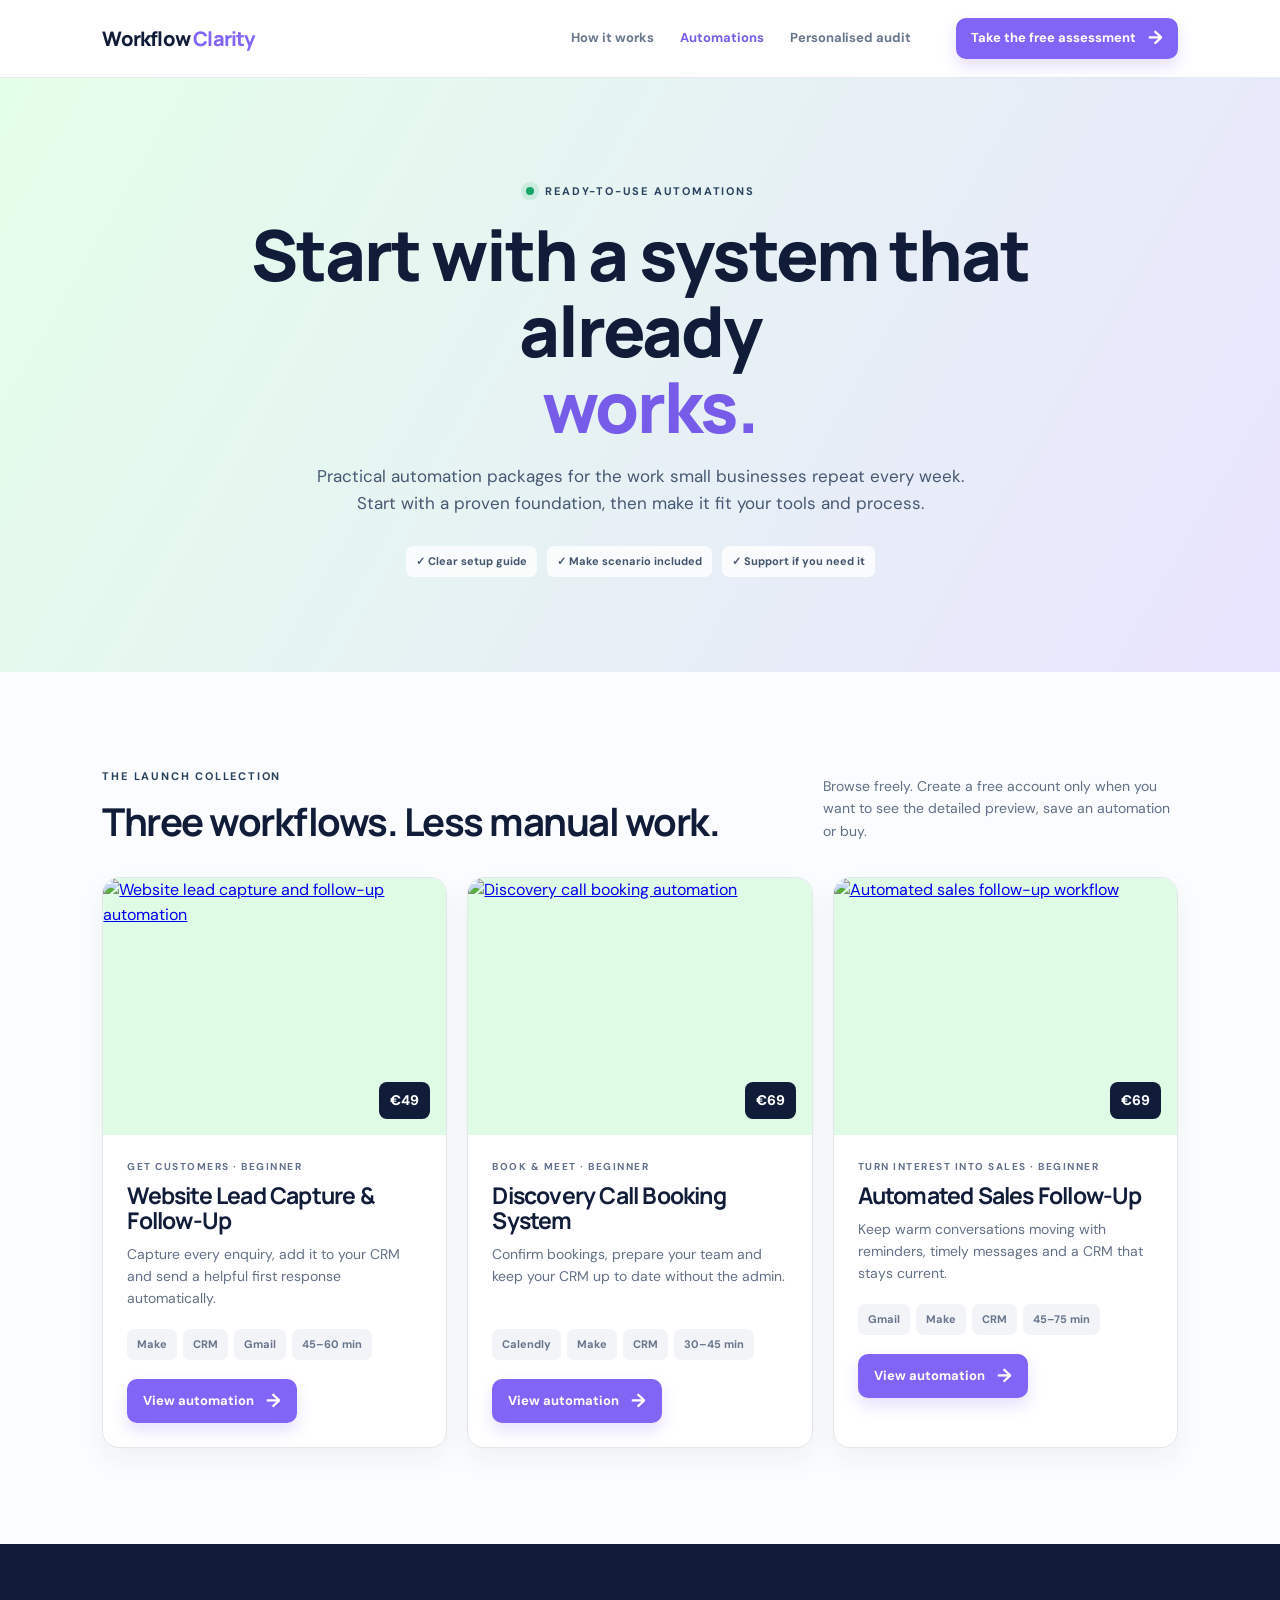
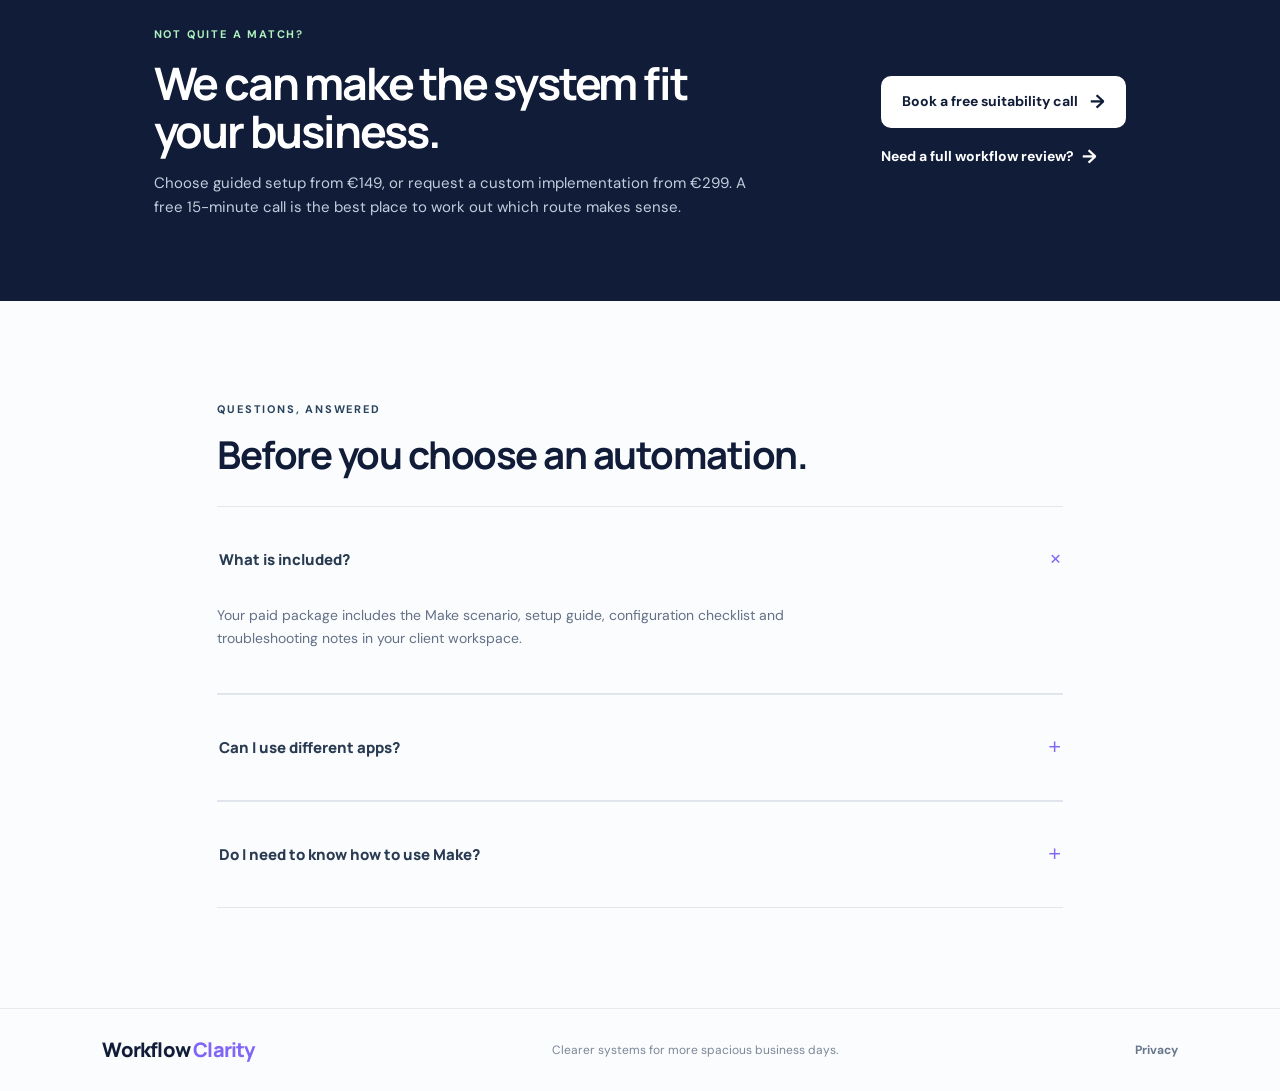
==== automations.html @ cd1b6335 "Add Workflow Clarity website" ====
<!doctype html>
<html lang="en">
  <head>
    <meta charset="UTF-8" />
    <meta name="viewport" content="width=device-width, initial-scale=1.0" />
    <meta name="description" content="Ready-to-use automations from Workflow Clarity." />
    <title>Automation Library — Workflow Clarity</title>
    <link rel="preconnect" href="https://fonts.googleapis.com" />
    <link rel="preconnect" href="https://fonts.gstatic.com" crossorigin />
    <link href="https://fonts.googleapis.com/css2?family=DM+Sans:wght@400;500;600;700&family=Manrope:wght@400;500;600;700;800&display=swap" rel="stylesheet" />
    <link rel="stylesheet" href="styles.css" />
  </head>
  <body class="library-page">
    <header class="library-header"><a class="brand" href="index.html">Workflow <span>Clarity</span></a><nav><a href="index.html#how-it-works">How it works</a><a class="active" href="automations.html">Automations</a><a href="personalised-audit.html">Personalised audit</a></nav><a class="button button-small" href="audit.html">Take the free assessment <span>→</span></a></header>
    <main>
      <section class="library-hero"><p class="eyebrow"><span class="status-dot"></span> Ready-to-use automations</p><h1>Start with a system that already <em>works.</em></h1><p>Practical automation packages for the work small businesses repeat every week. Start with a proven foundation, then make it fit your tools and process.</p><div class="library-points"><span>✓ Clear setup guide</span><span>✓ Make scenario included</span><span>✓ Support if you need it</span></div></section>
      <section class="library-products section-pad">
        <div class="library-section-heading"><div><p class="eyebrow">The launch collection</p><h2>Three workflows. Less manual work.</h2></div><p>Browse freely. Create a free account only when you want to see the detailed preview, save an automation or buy.</p></div>
        <div class="library-grid">
          <article class="library-product"><a class="library-image" href="workflow-lead-capture.html"><img src="assets/lead-capture.png" alt="Website lead capture and follow-up automation" /><span>€49</span></a><div><p class="card-kicker">Get customers · Beginner</p><h3>Website Lead Capture &amp; Follow-Up</h3><p>Capture every enquiry, add it to your CRM and send a helpful first response automatically.</p><div class="library-tags"><span>Make</span><span>CRM</span><span>Gmail</span><span>45–60 min</span></div><a class="button" href="workflow-lead-capture.html">View automation <span>→</span></a></div></article>
          <article class="library-product"><a class="library-image" href="workflow-booking.html"><img src="assets/booking-flow.png" alt="Discovery call booking automation" /><span>€69</span></a><div><p class="card-kicker">Book &amp; meet · Beginner</p><h3>Discovery Call Booking System</h3><p>Confirm bookings, prepare your team and keep your CRM up to date without the admin.</p><div class="library-tags"><span>Calendly</span><span>Make</span><span>CRM</span><span>30–45 min</span></div><a class="button" href="workflow-booking.html">View automation <span>→</span></a></div></article>
          <article class="library-product"><a class="library-image" href="workflow-follow-up.html"><img src="assets/follow-up.png" alt="Automated sales follow-up workflow" /><span>€69</span></a><div><p class="card-kicker">Turn interest into sales · Beginner</p><h3>Automated Sales Follow-Up</h3><p>Keep warm conversations moving with reminders, timely messages and a CRM that stays current.</p><div class="library-tags"><span>Gmail</span><span>Make</span><span>CRM</span><span>45–75 min</span></div><a class="button" href="workflow-follow-up.html">View automation <span>→</span></a></div></article>
        </div>
      </section>
      <section class="library-help"><div><p class="eyebrow">Not quite a match?</p><h2>We can make the system fit your business.</h2><p>Choose guided setup from €149, or request a custom implementation from €299. A free 15-minute call is the best place to work out which route makes sense.</p></div><div class="library-help-actions"><a class="button button-light" href="https://calendly.com/marguerite-workflow-clarity" target="_blank" rel="noreferrer">Book a free suitability call <span>→</span></a><a class="text-link" href="personalised-audit.html">Need a full workflow review? <span>→</span></a></div></section>
      <section class="library-faq section-pad"><p class="eyebrow">Questions, answered</p><h2>Before you choose an automation.</h2><details open><summary>What is included?<span>+</span></summary><p>Your paid package includes the Make scenario, setup guide, configuration checklist and troubleshooting notes in your client workspace.</p></details><details><summary>Can I use different apps?<span>+</span></summary><p>Often, yes. Book a free suitability call if you need different apps or extra steps, and we’ll recommend guided setup or customisation.</p></details><details><summary>Do I need to know how to use Make?<span>+</span></summary><p>No. The guide is written for business owners, and guided setup is available from €149 if you would rather have help.</p></details></section>
    </main>
    <footer class="library-footer"><a class="brand" href="index.html">Workflow <span>Clarity</span></a><span>Clearer systems for more spacious business days.</span><a href="privacy.html">Privacy</a></footer>
  </body>
</html>
---- styles.css ----
:root{--ink:#101c38;--muted:#526078;--mint:#dffbe5;--mint-deep:#b5f0c5;--lav:#e9e4ff;--violet:#8065f6;--line:#dfe3ed;--cream:#fbfcfd;--white:#fff;--radius:22px;--shadow:0 22px 55px rgba(25,44,75,.12)}*{box-sizing:border-box}html{scroll-behavior:smooth}body{margin:0;background:var(--cream);color:var(--ink);font:400 16px/1.55 'DM Sans',sans-serif}.site-header{height:76px;padding:0 clamp(24px,6vw,96px);display:flex;align-items:center;gap:38px;background:rgba(255,255,255,.92);position:sticky;top:0;z-index:20;backdrop-filter:blur(12px);border-bottom:1px solid rgba(16,28,56,.05)}.brand{font:800 20px/1 'Manrope',sans-serif;letter-spacing:-.8px;color:var(--ink);text-decoration:none;white-space:nowrap}.brand span{color:var(--violet)}.site-nav{display:flex;align-items:center;gap:28px;margin-left:auto}.site-nav a,.login,.footer-links a{color:#626d83;text-decoration:none;font-size:14px;font-weight:600}.site-nav a:hover,.login:hover,.footer-links a:hover{color:var(--violet)}.header-actions{display:flex;align-items:center;gap:22px}.button{display:inline-flex;align-items:center;justify-content:center;gap:12px;padding:15px 21px;background:var(--violet);border-radius:10px;color:#fff;text-decoration:none;font-weight:700;font-size:14px;box-shadow:0 8px 16px rgba(128,101,246,.2);transition:transform .2s,box-shadow .2s}.button:hover{transform:translateY(-2px);box-shadow:0 12px 24px rgba(128,101,246,.3)}.button span,.text-link span,.card-link span{font-size:19px;line-height:0}.button-small{padding:10px 15px;font-size:13px}.menu-toggle{display:none}.section-pad{padding-left:clamp(24px,8vw,132px);padding-right:clamp(24px,8vw,132px)}.hero{min-height:630px;display:grid;grid-template-columns:minmax(0,1.02fr) minmax(430px,.98fr);align-items:center;gap:32px;overflow:hidden;background:linear-gradient(115deg,#e5ffe7 0%,#d8fadf 58%,#c8f5d3 100%)}.hero-copy{padding:64px 0}.eyebrow{margin:0 0 16px;color:#29435e;font-weight:700;font-size:11px;letter-spacing:1.8px;text-transform:uppercase}.status-dot{display:inline-block;width:8px;height:8px;margin-right:7px;border-radius:50%;background:#16a467;box-shadow:0 0 0 5px rgba(22,164,103,.12)}h1,h2,h3{font-family:'Manrope',sans-serif;letter-spacing:-2.2px;line-height:1.08;margin:0}h1{max-width:670px;font-size:clamp(44px,5vw,75px);font-weight:800}h1 em{font-style:normal;color:var(--violet);display:inline-block}.hero-intro{max-width:540px;margin:24px 0;color:#33445a;font-size:17px;line-height:1.55}.hero-actions{display:flex;align-items:center;gap:24px}.text-link{color:var(--ink);font-weight:700;font-size:14px;text-decoration:none;display:inline-flex;gap:8px;align-items:center}.text-link:hover{color:var(--violet)}.fine-print{font-size:12px;color:#687687;margin:18px 0}.hero-visual{align-self:end;height:100%;position:relative;display:flex;justify-content:center;align-items:end}.hero-visual img{position:relative;width:min(680px,115%);max-height:610px;object-fit:contain;object-position:bottom center;z-index:1}.hero-glow{position:absolute;width:420px;height:420px;right:8%;bottom:-5%;background:#fff8;border-radius:50%;filter:blur(4px)}.trust-strip{padding:18px clamp(24px,8vw,132px);background:var(--ink);color:#fff;display:flex;align-items:center;gap:44px;overflow:hidden}.trust-strip p{font-size:11px;font-weight:700;letter-spacing:1.5px;text-transform:uppercase;opacity:.62;white-space:nowrap}.trust-strip div{display:flex;gap:clamp(22px,4vw,58px);font:700 16px 'Manrope',sans-serif;opacity:.9;white-space:nowrap}.problem{padding-top:125px;padding-bottom:120px;display:grid;grid-template-columns:1fr 1fr;gap:20px;background:#fff}.section-heading h2,.automation-top h2,.faq-heading h2{font-size:clamp(38px,4.4vw,62px);max-width:630px}.problem-copy{padding:32px 0 0 8%;max-width:515px}.problem-copy p{font-size:17px;color:var(--muted);margin:0 0 28px}.button-dark{background:var(--ink)}.audit-visual{grid-column:1/-1;position:relative;margin:74px 0 0;border-radius:var(--radius);overflow:hidden;box-shadow:var(--shadow);border:1px solid #d8eee0}.audit-visual img{display:block;width:100%;aspect-ratio:16/8.5;object-fit:cover}.audit-visual figcaption{position:absolute;left:30px;bottom:30px;display:flex;align-items:center;gap:12px;background:#fffffff0;padding:13px 18px;border-radius:13px;font-size:13px;line-height:1.35;box-shadow:0 5px 18px #0021}.caption-icon{display:grid;place-items:center;width:34px;height:34px;background:var(--mint);border-radius:50%;font-size:20px}.automations{padding-top:118px;padding-bottom:125px;background:#e9e5ff}.automation-top{display:flex;justify-content:space-between;align-items:end;margin-bottom:45px;gap:20px}.automation-top h2{max-width:760px}.automation-grid{display:grid;grid-template-columns:repeat(3,1fr);gap:20px}.workflow-card{background:#fff;border-radius:15px;overflow:hidden;box-shadow:0 7px 18px rgba(71,56,142,.08);transition:transform .25s,box-shadow .25s}.workflow-card:hover{transform:translateY(-7px);box-shadow:0 20px 30px rgba(71,56,142,.16)}.image-wrap{position:relative;overflow:hidden}.image-wrap img{width:100%;display:block;aspect-ratio:1.22;object-fit:cover;transition:transform .4s}.workflow-card:hover img{transform:scale(1.04)}.card-number{position:absolute;top:14px;right:14px;background:#ffffffe6;border-radius:8px;padding:5px 9px;font:700 11px 'Manrope',sans-serif}.card-content{padding:24px}.card-kicker{font-size:10px;font-weight:700;letter-spacing:1.5px;text-transform:uppercase;color:#627189;margin:0 0 8px}.card-content h3{font-size:25px;letter-spacing:-1px}.card-content p:not(.card-kicker){font-size:14px;line-height:1.5;color:#637087;margin:11px 0 20px}.card-link{font-size:13px;font-weight:700;color:var(--violet);text-decoration:none;display:flex;align-items:center;gap:6px}.outcomes{padding-top:112px;padding-bottom:112px;background:#fff}.outcome-panel{padding:clamp(32px,6vw,74px);display:grid;grid-template-columns:1.1fr .9fr;gap:clamp(35px,8vw,125px);background:linear-gradient(130deg,#e6fff0,#cff9de);border-radius:30px;overflow:hidden;position:relative}.outcome-panel:before{content:'';position:absolute;width:420px;height:420px;border-radius:50%;border:50px solid rgba(255,255,255,.38);right:-150px;top:-190px}.outcome-copy,.outcome-stats{position:relative;z-index:1}.outcome-copy h2{font-size:clamp(35px,4vw,56px);max-width:620px}.outcome-copy>p{color:#43546b;max-width:570px;font-size:16px;margin:18px 0 22px}.outcome-copy ul{padding:0;margin:0 0 30px;list-style:none}.outcome-copy li{margin:12px 0;color:#253850;font-weight:600;font-size:14px}.outcome-copy li span{display:inline-grid;place-items:center;width:21px;height:21px;margin-right:10px;background:#16a467;color:#fff;border-radius:50%;font-size:12px}.outcome-stats{display:flex;flex-direction:column;justify-content:center;gap:16px}.stat-card{background:#fffffff0;padding:23px;border-radius:16px;box-shadow:0 10px 30px rgba(14,73,43,.1)}.stat-card.accent{margin-left:38px;background:var(--ink);color:#fff}.stat-icon{display:grid;place-items:center;width:34px;height:34px;border-radius:10px;background:#e0f9e7;color:#0c9660;font-size:19px}.accent .stat-icon{background:#7a64ee;color:#fff}.stat-card p{font-size:11px;text-transform:uppercase;letter-spacing:1px;margin:14px 0 3px;opacity:.65;font-weight:700}.stat-card strong{font:700 20px 'Manrope',sans-serif;letter-spacing:-.8px;display:block}.stat-card small{display:block;margin-top:5px;font-size:12px;opacity:.75}.audit-cta{padding-top:130px;padding-bottom:130px;background:var(--ink);overflow:hidden;position:relative;text-align:center;color:#fff}.audit-cta-inner{position:relative;z-index:1;max-width:760px;margin:auto}.audit-cta .eyebrow{color:#b8fac7}.audit-cta h2{font-size:clamp(40px,5vw,68px)}.audit-cta p:not(.eyebrow){max-width:565px;color:#d0d8e4;margin:22px auto 27px;font-size:17px}.button-light{background:#fff;color:var(--ink);box-shadow:none}.audit-cta small{display:block;margin-top:17px;color:#aebbd0;font-size:12px}.audit-orbit{position:absolute;border-radius:50%;border:1px solid rgba(183,249,198,.32)}.orbit-one{width:620px;height:620px;left:-290px;top:-280px}.orbit-two{width:440px;height:440px;right:-170px;bottom:-220px;border-width:45px;border-color:rgba(128,101,246,.18)}.faq{padding-top:120px;padding-bottom:130px;display:grid;grid-template-columns:.8fr 1.2fr;gap:80px;background:#fff}.faq-heading p:not(.eyebrow){max-width:360px;color:var(--muted)}.faq-list{border-top:1px solid var(--line)}details{border-bottom:1px solid var(--line);padding:0}summary{list-style:none;cursor:pointer;padding:22px 2px;color:#1e2c42;font:700 16px 'Manrope',sans-serif;display:flex;justify-content:space-between;gap:20px}summary::-webkit-details-marker{display:none}summary span{color:var(--violet);font-size:23px;font-weight:400;line-height:.8;transition:transform .2s}details[open] summary span{transform:rotate(45deg)}details p{max-width:720px;color:var(--muted);font-size:14px;margin:0;padding:0 0 23px}.site-footer{padding:66px clamp(24px,8vw,132px) 26px;background:#f0f1f4;display:grid;grid-template-columns:1.3fr .8fr 1fr;gap:40px}.site-footer>div>p{font-size:14px;color:#637087;max-width:230px}.footer-links{display:grid;align-content:start;gap:10px}.footer-cta p{font-weight:700;margin-top:0}.site-footer small{grid-column:1/-1;color:#8190a2;border-top:1px solid #dce0e6;padding-top:20px;font-size:11px}.reveal{opacity:0;transform:translateY(22px);transition:opacity .65s ease,transform .65s ease}.reveal.visible{opacity:1;transform:none}.delay-1{transition-delay:.1s}.delay-2{transition-delay:.2s}@media(max-width:900px){.site-nav{display:none}.header-actions{margin-left:auto}.hero{grid-template-columns:1fr;min-height:auto;text-align:center;padding-top:30px}.hero-copy{padding:50px 0 0}.hero-intro{margin-left:auto;margin-right:auto}.hero-actions{justify-content:center}.hero-visual{min-height:430px}.hero-visual img{width:min(600px,110%)}.problem,.faq{grid-template-columns:1fr;gap:10px}.problem-copy{padding:0;max-width:620px}.outcome-panel{grid-template-columns:1fr}.automation-grid{grid-template-columns:repeat(2,1fr)}.automation-grid article:last-child{grid-column:1/-1;max-width:calc(50% - 10px)}.faq{gap:35px}.site-footer{grid-template-columns:1fr 1fr}}@media(max-width:650px){.site-header{height:66px;padding:0 20px;gap:14px}.header-actions .login{display:none}.header-actions{margin-left:auto}.header-actions .button{padding:9px 11px;font-size:12px}.site-nav{position:absolute;display:none;top:66px;left:0;right:0;padding:20px;background:#fff;border-bottom:1px solid var(--line);box-shadow:0 15px 22px #0011;flex-direction:column;align-items:flex-start;gap:17px}.site-nav.open{display:flex}.menu-toggle{display:grid;gap:5px;background:none;border:0;padding:7px;order:3}.menu-toggle span{display:block;width:22px;height:2px;background:var(--ink)}.trust-strip{padding:15px 20px;gap:25px}.trust-strip p{font-size:9px}.trust-strip div{font-size:13px;gap:28px}.hero{padding-left:20px;padding-right:20px}.hero h1{font-size:43px}.hero-actions{flex-direction:column;gap:17px}.hero-visual{min-height:320px}.hero-visual img{max-height:360px}.section-pad{padding-left:24px;padding-right:24px}.problem,.automations,.outcomes,.faq{padding-top:76px;padding-bottom:76px}.audit-visual{margin-top:43px}.audit-visual img{aspect-ratio:1/1;object-position:35%}.audit-visual figcaption{left:12px;bottom:12px;font-size:11px;padding:9px}.automation-top{align-items:start;flex-direction:column;margin-bottom:28px}.automation-grid{grid-template-columns:1fr}.automation-grid article:last-child{grid-column:auto;max-width:none}.outcome-panel{padding:30px 23px;border-radius:22px}.stat-card.accent{margin-left:20px}.audit-cta{padding-top:80px;padding-bottom:80px}.audit-cta h2{font-size:41px}.site-footer{grid-template-columns:1fr;gap:25px;padding-top:48px}.site-footer small{margin-top:10px}.caption-icon{width:27px;height:27px}.audit-visual figcaption strong{font-size:10px}}
.site-header{padding-left:clamp(24px,8vw,132px);padding-right:clamp(24px,8vw,132px)}
@media (min-width:901px){
  .hero{height:630px;min-height:630px}
  h1 em{min-width:17ch;white-space:nowrap;transition:opacity .18s ease,transform .18s ease}
  .hero-visual{transform:translateY(-28px);will-change:transform}
}
@media (max-width:650px){.site-header{padding-left:20px;padding-right:20px}}

/* Hero balance refinement: preserve the message, surface the action. */
@media (min-width:901px){
  .hero{height:590px;min-height:590px}
  .hero-copy{padding:32px 0}
  .hero h1{font-size:clamp(44px,4.2vw,68px);line-height:1.04}
  .hero-intro{margin-top:18px;margin-bottom:18px}
  .fine-print{margin-top:13px}
  .hero-visual{transform:translateY(-62px)}
  .trust-strip{padding-top:23px;padding-bottom:23px}
  .trust-strip p{opacity:.78}
}

@media (min-width:901px){
  .site-nav{margin-left:42px;gap:32px}
  .site-nav a{font-size:15px}
  .header-actions{margin-left:auto}
}

/* Connected tools rail */
.trust-strip{display:grid;grid-template-columns:260px minmax(0,1fr);gap:28px;padding-top:16px;padding-bottom:16px}.trust-strip p{margin:0;align-self:center}.tool-marquee{position:relative;min-width:0;overflow:hidden;padding:4px 0;mask-image:linear-gradient(90deg,transparent,black 5%,black 95%,transparent)}.tool-marquee:before{content:'';position:absolute;z-index:3;top:50%;left:-24px;width:8px;height:8px;border-radius:50%;background:#86f7ad;box-shadow:0 0 0 6px rgba(134,247,173,.12),0 0 20px 4px rgba(134,247,173,.65);transform:translateY(-50%);pointer-events:none;animation:signal-run 9s linear infinite}.tool-rail{display:flex;align-items:center;gap:11px;width:max-content;animation:tool-flow 42s linear infinite}.tool-marquee:hover .tool-rail{animation-play-state:paused}.tool-chip{display:inline-flex;align-items:center;gap:8px;min-width:max-content;padding:7px 11px 7px 7px;border:1px solid rgba(255,255,255,.11);border-radius:10px;background:rgba(255,255,255,.06);color:#f3f5fc;font:700 13px 'DM Sans',sans-serif;transition:transform .2s,background .2s}.tool-chip:hover{transform:translateY(-2px);background:rgba(255,255,255,.14)}.tool-chip img{display:block;width:24px;height:24px;object-fit:contain;border-radius:6px;background:#fff}@keyframes tool-flow{to{transform:translateX(-50%)}}@keyframes signal-run{0%,7%{left:-24px;opacity:0}10%{opacity:1}89%{opacity:1}100%{left:calc(100% - 10px);opacity:0}}@media(max-width:900px){.trust-strip{grid-template-columns:1fr;gap:7px}.tool-marquee{mask-image:linear-gradient(90deg,transparent,black 8%,black 92%,transparent)}}@media(prefers-reduced-motion:reduce){.tool-rail,.tool-marquee:before{animation:none}.tool-marquee:before{display:none}}

/* Client workspace entry */
.login-page{min-height:100vh;background:#f8faf9}.login-header{height:84px;display:flex;align-items:center;justify-content:space-between;padding:0 clamp(24px,8vw,132px);background:#fff;border-bottom:1px solid #e9edf0}.back-link{color:#526078;text-decoration:none;font-size:14px;font-weight:700;display:flex;align-items:center;gap:8px}.back-link:hover{color:var(--violet)}.back-link span{font-size:19px}.login-main{min-height:calc(100vh - 84px);display:grid;grid-template-columns:1.05fr .95fr}.login-intro{position:relative;display:flex;align-items:center;overflow:hidden;padding:80px clamp(40px,9vw,150px);background:linear-gradient(135deg,#ddffe6,#c6f8d3)}.intro-content{max-width:570px;position:relative;z-index:2}.intro-content h1{font-size:clamp(45px,4.6vw,72px)}.intro-content h1 em{font-style:normal;color:var(--violet)}.intro-content>p:not(.eyebrow){max-width:510px;margin:22px 0 34px;color:#40536a;font-size:17px}.workspace-preview{width:min(100%,530px);padding:18px;background:rgba(255,255,255,.86);border:1px solid rgba(255,255,255,.8);border-radius:20px;box-shadow:0 28px 55px rgba(27,73,48,.13);backdrop-filter:blur(9px)}.preview-top{display:flex;align-items:center;gap:10px;padding:3px 5px 17px;font:700 14px 'Manrope',sans-serif}.preview-mark{display:grid;place-items:center;width:29px;height:29px;border-radius:9px;background:#dbfbe5;color:#0a9c5a;font-size:18px}.preview-live{margin-left:auto;padding:5px 9px;border-radius:30px;background:#e5faeb;color:#148951;font:700 10px 'DM Sans',sans-serif}.preview-row{display:flex;align-items:center;gap:12px;padding:15px 12px;margin-top:9px;border:1px solid #edf0f3;border-radius:12px;background:#fff}.preview-check{display:grid;place-items:center;width:30px;height:30px;border-radius:10px;background:#e3f9eb;color:#13985a;font-weight:700}.preview-row div{display:grid;gap:1px}.preview-row strong{font:700 13px 'Manrope',sans-serif}.preview-row small{font-size:11px;color:#718096}.preview-arrow{margin-left:auto;color:#8065f6;font-size:20px}.preview-progress{margin:17px 5px 2px;display:grid;grid-template-columns:1fr auto;gap:8px;color:#59677d;font-size:11px;font-weight:700}.preview-progress strong{color:#167e4a}.preview-progress div{grid-column:1/-1;height:8px;border-radius:10px;background:#e8f1eb;overflow:hidden}.preview-progress i{display:block;width:72%;height:100%;border-radius:inherit;background:linear-gradient(90deg,#1fab65,#75ddb0)}.intro-orbit{position:absolute;border-radius:50%;border:1px solid rgba(255,255,255,.64)}.intro-orbit-one{width:520px;height:520px;right:-290px;top:-155px;border-width:56px}.intro-orbit-two{width:410px;height:410px;left:-245px;bottom:-250px;border-width:40px}.login-panel{display:grid;align-content:center;justify-items:center;padding:56px 28px;background:#fff}.login-card{width:min(100%,440px)}.login-card h2{font-size:38px;letter-spacing:-1.5px}.login-subtitle{margin:12px 0 30px;color:#68768a;font-size:15px}.login-form{display:grid;gap:9px}.login-form label{margin-top:8px;color:#2b3a50;font-size:13px;font-weight:700}.login-form label a{float:right;color:var(--violet);text-decoration:none;font-weight:700}.login-form input{width:100%;height:51px;padding:0 15px;border:1px solid #dce2e9;border-radius:10px;color:var(--ink);font:500 14px 'DM Sans',sans-serif;outline:none;transition:border-color .2s,box-shadow .2s}.login-form input:focus{border-color:#8065f6;box-shadow:0 0 0 4px rgba(128,101,246,.12)}.password-field{position:relative}.password-field input{padding-right:62px}.password-toggle{position:absolute;right:12px;top:50%;transform:translateY(-50%);border:0;background:none;color:#7062d5;font-size:12px;font-weight:700;cursor:pointer}.login-submit{width:100%;margin-top:13px;padding:16px}.login-divider{display:flex;align-items:center;gap:14px;margin:25px 0;color:#98a3b3;font-size:12px}.login-divider:before,.login-divider:after{content:'';height:1px;flex:1;background:#e6eaf0}.magic-link{display:flex;justify-content:center;align-items:center;gap:9px;width:100%;height:49px;border:1px solid #dce2e9;border-radius:10px;background:#fff;color:#26364d;font:700 14px 'DM Sans',sans-serif;cursor:pointer;transition:border-color .2s,background .2s}.magic-link:hover{border-color:#8065f6;background:#faf9ff}.magic-link span{color:var(--violet);font-size:18px}.new-client{margin:26px 0 0;text-align:center;color:#738095;font-size:13px}.new-client a,.login-help a{color:var(--violet);font-weight:700;text-decoration:none}.new-client span{font-size:17px}.login-help{width:min(100%,440px);margin:27px 0 0;text-align:center;color:#7b8799;font-size:12px}@media(max-width:800px){.login-main{grid-template-columns:1fr}.login-intro{min-height:420px;padding:65px 10vw}.login-panel{padding:58px 24px}.intro-content h1{font-size:48px}.login-header{height:72px}.login-main{min-height:calc(100vh - 72px)}}@media(max-width:500px){.login-intro{min-height:380px;padding:55px 24px}.intro-content h1{font-size:42px}.workspace-preview{padding:13px}.preview-row{padding:11px}.login-card h2{font-size:33px}.login-header{padding:0 20px}.back-link{font-size:12px}}
/* Guided workflow audit */
.audit-page{min-height:100vh;background:#fff}.audit-header{height:78px;display:grid;grid-template-columns:1fr auto 1fr;align-items:center;padding:0 clamp(24px,6vw,108px);border-bottom:1px solid #e7eceb;background:#fff}.audit-header .back-link{justify-self:end}.audit-header-progress{display:flex;align-items:center;gap:12px;color:#617087;font-size:12px;font-weight:700}.audit-header-progress>span{text-transform:uppercase;letter-spacing:1px;font-size:10px}.audit-header-progress>div{width:92px;height:6px;border-radius:10px;background:#e2efe5;overflow:hidden}.audit-header-progress i{display:block;width:25%;height:100%;border-radius:inherit;background:linear-gradient(90deg,#1ca965,#7de2a6);transition:width .35s ease}.audit-main{min-height:calc(100vh - 78px);display:grid;grid-template-columns:42% 58%}.audit-aside{position:relative;display:flex;flex-direction:column;justify-content:center;padding:clamp(50px,8vw,118px);overflow:hidden;background:linear-gradient(135deg,#dfffe8,#c2f7cf)}.audit-aside-copy,.audit-benefits,.audit-trust{position:relative;z-index:1}.audit-aside h1{font-size:clamp(40px,4.2vw,64px)}.audit-aside h1 em,.result-card h2 em{font-style:normal;color:var(--violet)}.audit-aside-copy>p:not(.eyebrow){max-width:470px;margin:22px 0 34px;color:#41536b;font-size:16px}.audit-benefits{display:grid;gap:9px;max-width:425px}.audit-benefits>div{display:flex;align-items:center;gap:13px;padding:11px 12px;border:1px solid rgba(255,255,255,.64);border-radius:12px;background:rgba(255,255,255,.35)}.benefit-icon{display:grid;place-items:center;width:31px;height:31px;border-radius:9px;background:#fff;color:#129158;font-weight:800}.audit-benefits p{display:grid;margin:0;line-height:1.2}.audit-benefits strong{font:700 13px 'Manrope',sans-serif}.audit-benefits small{margin-top:3px;color:#587068;font-size:11px}.audit-trust{max-width:410px;margin:25px 0 0;color:#5d736c;font-size:11px}.aside-orbit{position:absolute;border-radius:50%;border:1px solid rgba(255,255,255,.7)}.orbit-a{width:470px;height:470px;right:-310px;top:-190px;border-width:55px}.orbit-b{width:300px;height:300px;bottom:-195px;left:-160px;border-width:38px}.audit-workspace{display:grid;align-content:center;justify-items:center;padding:50px;background:#fbfcfc}.audit-card{width:min(100%,625px);padding:clamp(28px,5vw,58px);border:1px solid #e7ecef;border-radius:24px;background:#fff;box-shadow:0 25px 65px rgba(22,48,72,.09)}.question-meta{display:flex;justify-content:space-between;align-items:center;margin-bottom:26px;color:#647388;font-weight:700;font-size:12px}.question-meta span:first-child{letter-spacing:1px;text-transform:uppercase;font-size:10px}.question-meta span:last-child{color:#8369ef}.audit-card h2{font-size:clamp(30px,3vw,43px);letter-spacing:-1.7px}.question-description{max-width:490px;margin:13px 0 26px;color:#67758a;font-size:15px}.choice-grid{display:grid;grid-template-columns:repeat(2,1fr);gap:10px}.choice{min-height:72px;display:flex;align-items:center;gap:10px;padding:13px;border:1px solid #e0e6eb;border-radius:12px;background:#fff;color:#28384f;text-align:left;font:700 13px 'DM Sans',sans-serif;cursor:pointer;transition:border-color .18s,background .18s,transform .18s,box-shadow .18s}.choice:hover{transform:translateY(-2px);border-color:#bcaefa;box-shadow:0 8px 17px rgba(110,88,231,.09)}.choice.selected{border-color:#8065f6;background:#f5f2ff;box-shadow:0 0 0 3px rgba(128,101,246,.1)}.choice span{display:grid;place-items:center;flex:0 0 26px;width:26px;height:26px;border-radius:8px;background:#f0f4f4;color:#78908b;font-size:10px}.choice.selected span{background:#8065f6;color:#fff}.choice b{margin-left:auto;color:#8065f6;font-size:18px;font-weight:400}.audit-actions{display:flex;justify-content:space-between;align-items:center;margin-top:29px}.audit-actions .button{border:0;cursor:pointer}.text-button{border:0;background:transparent;color:#68768b;font:700 13px 'DM Sans',sans-serif;cursor:pointer}.text-button:disabled{opacity:.35;cursor:not-allowed}.audit-help{margin:18px 0 0;color:#95a0ae;font-size:11px}.result-symbol{display:grid;place-items:center;width:46px;height:46px;margin-bottom:19px;border-radius:14px;background:#dffbe8;color:#119658;font-size:24px;font-weight:700}.result-card h2{max-width:500px}.result-list{display:grid;gap:9px;margin-top:25px}.result-list>div{display:flex;gap:12px;padding:13px;border-radius:12px;background:#f8fbfa}.result-list span{display:grid;place-items:center;flex:0 0 29px;width:29px;height:29px;border-radius:8px;background:#e0fae7;color:#149358;font-size:11px;font-weight:800}.result-list p{display:grid;margin:0;line-height:1.25}.result-list strong{font:700 13px 'Manrope',sans-serif}.result-list small{margin-top:3px;color:#718096;font-size:11px}.result-card .audit-actions{gap:20px;justify-content:flex-start}.result-card .text-link{font-size:13px}@media(max-width:900px){.audit-main{grid-template-columns:1fr}.audit-aside{min-height:465px;padding:65px 10vw}.audit-workspace{padding:65px 24px}.audit-aside h1{font-size:52px}.audit-header-progress{display:none}}@media(max-width:580px){.audit-header{height:68px;padding:0 20px;grid-template-columns:1fr auto}.audit-header .brand{font-size:18px}.audit-header .back-link{font-size:12px}.audit-main{min-height:calc(100vh - 68px)}.audit-aside{min-height:405px;padding:52px 24px}.audit-aside h1{font-size:42px}.audit-aside-copy>p:not(.eyebrow){font-size:14px;margin:16px 0 22px}.audit-benefits{grid-template-columns:1fr 1fr}.audit-benefits>div:last-child{grid-column:1/-1}.audit-workspace{padding:34px 18px}.audit-card{padding:27px 20px;border-radius:18px}.choice-grid{grid-template-columns:1fr}.audit-actions{gap:10px}.audit-actions .button{padding:13px 15px;font-size:12px}.question-meta{margin-bottom:20px}.audit-card h2{font-size:32px}}
.audit-aside h1{max-width:410px;font-size:clamp(40px,3.7vw,56px)}
.automation-top{display:block;margin-bottom:38px}.automation-top>div{max-width:930px}.automation-top h2{max-width:930px}.automation-intro{max-width:655px;margin:18px 0;color:#56657d;font-size:16px;line-height:1.55}.automation-top .text-link{margin-top:4px}.image-wrap img{aspect-ratio:4/3}.card-content{padding:24px}.card-content h3{font-size:23px}.card-content p:not(.card-kicker){margin:9px 0 16px}.workflow-meta{display:flex;flex-wrap:wrap;gap:7px;margin:0 0 18px}.workflow-meta span{padding:5px 8px;border-radius:6px;background:#f1f3ff;color:#61708a;font-size:10px;font-weight:700}.card-link{font-size:13px}
/* Workflow playbook pages */
.playbook-page{background:#fbfcfc}.playbook-header{height:78px;display:flex;align-items:center;justify-content:space-between;padding:0 clamp(24px,8vw,132px);background:#fff;border-bottom:1px solid #e8edef}.playbook-hero{display:grid;grid-template-columns:46% 54%;min-height:590px;background:linear-gradient(115deg,#e1ffe9,#c8f7d3)}.playbook-copy{display:flex;flex-direction:column;justify-content:center;padding:72px clamp(30px,8vw,132px)}.playbook-label{display:inline-flex;align-self:flex-start;margin:2px 0 15px;padding:6px 10px;border-radius:7px;background:rgba(255,255,255,.6);color:#3f5a64;font-size:11px;font-weight:700}.playbook-copy h1{max-width:630px;font-size:clamp(41px,4.2vw,67px)}.playbook-copy h1 em{font-style:normal;color:var(--violet)}.playbook-copy>p:not(.eyebrow):not(.playbook-label){max-width:520px;margin:19px 0 27px;color:#40536b;font-size:16px}.playbook-actions{display:flex;align-items:center;gap:22px}.playbook-image{display:flex;align-items:center;margin:0;overflow:hidden;padding:30px 0 30px 0}.playbook-image img{display:block;width:100%;height:100%;object-fit:cover;object-position:left center;border-radius:22px 0 0 22px;box-shadow:0 25px 60px rgba(22,67,45,.15)}.playbook-content{max-width:1200px;margin:auto;padding:110px clamp(24px,8vw,132px);display:grid;grid-template-columns:.8fr 1.2fr;gap:90px}.playbook-problem h2,.playbook-map h2{font-size:clamp(31px,3vw,45px);letter-spacing:-1.5px}.playbook-problem>p:not(.eyebrow){color:#5c6b80;font-size:16px;line-height:1.65}.playbook-map{grid-column:2;grid-row:1/3}.playbook-map ol{display:grid;gap:10px;padding:0;margin:26px 0 0;list-style:none}.playbook-map li{display:flex;gap:14px;padding:15px;border:1px solid #e4e8ed;border-radius:13px;background:#fff}.playbook-map li b{display:grid;place-items:center;flex:0 0 34px;width:34px;height:34px;border-radius:10px;background:#e1fae8;color:#159257;font-size:11px}.playbook-map li div{display:grid;gap:3px}.playbook-map li strong{font:700 14px 'Manrope',sans-serif}.playbook-map li span{color:#6d7a8e;font-size:13px}.playbook-facts{display:grid;gap:1px;align-self:end;border:1px solid #e4e8ed;border-radius:14px;overflow:hidden;background:#e4e8ed}.playbook-facts div{display:grid;gap:4px;padding:16px;background:#fff}.playbook-facts span{color:#778599;font-size:10px;font-weight:700;letter-spacing:1px;text-transform:uppercase}.playbook-facts strong{font:700 13px 'Manrope',sans-serif}.playbook-cta{padding:115px 24px;text-align:center;background:var(--ink);color:#fff}.playbook-cta .eyebrow{color:#a9efba}.playbook-cta h2{font-size:clamp(39px,4vw,60px)}.playbook-cta>p:not(.eyebrow){max-width:560px;margin:18px auto 26px;color:#d2dbe8;font-size:16px}.playbook-cta .button-light{color:var(--ink)}@media(max-width:900px){.playbook-hero{grid-template-columns:1fr}.playbook-copy{padding:74px 10vw}.playbook-image{min-height:460px;padding:0 10vw 56px}.playbook-image img{border-radius:18px}.playbook-content{grid-template-columns:1fr;gap:45px;padding-top:75px;padding-bottom:75px}.playbook-map{grid-column:auto;grid-row:auto}.playbook-facts{max-width:620px}.playbook-header{padding:0 10vw}}@media(max-width:580px){.playbook-header{height:68px;padding:0 20px}.playbook-header .brand{font-size:18px}.playbook-header .back-link{font-size:12px}.playbook-copy{padding:55px 24px}.playbook-copy h1{font-size:42px}.playbook-copy>p:not(.eyebrow):not(.playbook-label){font-size:14px}.playbook-actions{align-items:flex-start;flex-direction:column;gap:17px}.playbook-image{min-height:270px;padding:0 24px 42px}.playbook-content{padding:58px 24px;gap:37px}.playbook-cta{padding:80px 24px}.playbook-map li{padding:13px}.playbook-map li span{font-size:12px}}
.playbook-image img{height:auto;aspect-ratio:4/3;object-fit:contain;background:#dffbe6}
/* Privacy policy */
.legal-page{background:#fbfcfc}.legal-header{height:78px;display:grid;grid-template-columns:1fr auto 1fr;align-items:center;padding:0 clamp(24px,8vw,132px);background:#fff;border-bottom:1px solid #e8edef}.legal-header nav{display:flex;gap:26px}.legal-header nav a{color:#627087;text-decoration:none;font-size:13px;font-weight:700}.legal-header nav a:hover{color:var(--violet)}.legal-header .back-link{justify-self:end}.legal-hero{display:grid;grid-template-columns:1fr 350px;align-items:end;gap:100px;padding:clamp(70px,10vw,140px) clamp(24px,12vw,200px);background:linear-gradient(120deg,#e2ffea,#ccf7d6)}.legal-hero>div:first-child{max-width:720px}.legal-date{margin:0 0 15px;color:#547169;font-size:12px;font-weight:700}.legal-hero h1{font-size:clamp(44px,5vw,75px)}.legal-hero h1 em{font-style:normal;color:var(--violet)}.legal-hero>div:first-child>p:last-child{max-width:590px;margin:20px 0 0;color:#40536b;font-size:17px}.legal-hero-card{padding:25px;border:1px solid rgba(255,255,255,.72);border-radius:18px;background:rgba(255,255,255,.62);box-shadow:0 16px 35px rgba(35,92,57,.1)}.legal-hero-card span{display:grid;place-items:center;width:37px;height:37px;margin-bottom:14px;border-radius:11px;background:#e0fae8;color:#118f56;font-weight:800}.legal-hero-card p{margin:0;color:#52667d;font-size:14px;line-height:1.55}.legal-hero-card strong{display:block;margin-bottom:5px;color:#1d334b;font:700 15px 'Manrope',sans-serif}.legal-layout{max-width:1240px;margin:auto;padding:90px clamp(24px,8vw,132px);display:grid;grid-template-columns:205px minmax(0,1fr);gap:90px}.legal-toc{position:sticky;top:105px;align-self:start;display:grid;gap:11px}.legal-toc p{margin:0 0 4px;color:#1f334c;font:700 13px 'Manrope',sans-serif}.legal-toc a{color:#748196;text-decoration:none;font-size:13px}.legal-toc a:hover{color:var(--violet)}.legal-content{max-width:760px}.legal-intro{margin:0 0 52px;padding:21px 23px;border-left:3px solid #8065f6;border-radius:0 12px 12px 0;background:#f2f0ff;color:#4b5d76;font-size:16px;line-height:1.65}.legal-content section{padding:0 0 39px;margin:0 0 39px;border-bottom:1px solid #e7ebef}.legal-content section:last-child{border:0}.legal-content h2{margin-bottom:14px;font-size:25px;letter-spacing:-.8px}.legal-content p,.legal-content li{color:#56657a;font-size:14px;line-height:1.7}.legal-content ul{display:grid;gap:11px;padding-left:20px}.legal-content li::marker{color:#1aaa67}.legal-content strong{color:#2b3b51}.legal-contact-card{margin-top:18px;padding:21px;border-radius:13px;background:#f7faf9}.legal-contact-card span{display:block;margin:9px 0 3px;color:#78869a;font-size:10px;font-weight:700;letter-spacing:1px;text-transform:uppercase}.legal-contact-card span:first-child{margin-top:0}.legal-contact-card p{margin:0}.legal-content a{color:#755be8;font-weight:700;text-decoration:none}.legal-footer{display:flex;justify-content:space-between;gap:25px;padding:28px clamp(24px,8vw,132px);border-top:1px solid #e1e6e8;color:#7d8999;font-size:11px}.legal-footer div{display:flex;gap:16px}.legal-footer a{color:#68768b;text-decoration:none;font-weight:700}@media(max-width:900px){.legal-header{grid-template-columns:1fr auto}.legal-header nav{display:none}.legal-hero{grid-template-columns:1fr;gap:30px;padding:80px 10vw}.legal-hero-card{max-width:420px}.legal-layout{grid-template-columns:1fr;padding:65px 10vw}.legal-toc{position:static;display:flex;flex-wrap:wrap;gap:9px 17px;padding-bottom:20px;border-bottom:1px solid #e7ebef}.legal-toc p{width:100%}}@media(max-width:580px){.legal-header{height:68px;padding:0 20px}.legal-header .brand{font-size:18px}.legal-header .back-link{font-size:12px}.legal-hero{padding:60px 24px}.legal-hero h1{font-size:44px}.legal-hero>div:first-child>p:last-child{font-size:15px}.legal-layout{padding:52px 24px}.legal-intro{margin-bottom:36px;font-size:14px}.legal-content section{padding-bottom:30px;margin-bottom:30px}.legal-content h2{font-size:23px}.legal-footer{align-items:flex-start;flex-direction:column;padding:25px 24px}}
.legal-hero{grid-template-columns:minmax(0,1fr) minmax(280px,350px);gap:clamp(30px,7vw,90px);padding-left:clamp(24px,8vw,132px);padding-right:clamp(24px,8vw,132px)}
.linkedin-link{display:inline-flex;align-items:center;gap:8px;margin-top:19px;color:#40526b;text-decoration:none;font-size:13px;font-weight:700}.linkedin-link:hover{color:var(--violet)}.linkedin-link span{display:grid;place-items:center;width:24px;height:24px;border-radius:5px;background:#0a66c2;color:#fff;font:800 14px Arial,sans-serif}.linkedin-link b{font-size:16px;font-weight:400}.footer-cta>span{display:block;max-width:320px;margin:-8px 0 15px;color:#69778a;font-size:12px;line-height:1.45}.footer-signup{display:flex;max-width:340px;height:43px;margin:0 0 10px;border:1px solid #d2d9e1;border-radius:9px;background:#fff;overflow:hidden}.footer-signup input{min-width:0;flex:1;padding:0 13px;border:0;outline:none;background:transparent;color:var(--ink);font:500 13px 'DM Sans',sans-serif}.footer-signup input::placeholder{color:#8a96a7}.footer-signup button{width:44px;border:0;background:var(--violet);color:#fff;font-size:20px;cursor:pointer;transition:background .2s}.footer-signup button:hover{background:#6950da}.footer-cta>small{color:#8793a3;font-size:10px}.sr-only{position:absolute;width:1px;height:1px;padding:0;margin:-1px;overflow:hidden;clip:rect(0,0,0,0);white-space:nowrap;border:0}
.problem-copy .problem-stat{margin:-5px 0 27px;padding:14px 0 0;border-top:1px solid #e4e8ed;color:#607087;font-size:13px;line-height:1.55}.problem-stat strong{color:#26374d}.problem-stat a{display:inline-block;color:#765ce8;font-weight:700;text-decoration:none;white-space:nowrap}.problem-stat a:hover{text-decoration:underline}
/* Homepage body copy: make the key messages easier to read at a glance */
.hero-intro{font-size:18px;line-height:1.6}.problem-copy>p:first-child{font-size:18px;line-height:1.62}.problem-copy .problem-stat{font-size:14px;line-height:1.65}.automation-intro{font-size:17px;line-height:1.6}.outcome-copy>p:not(.eyebrow),.audit-cta-inner>p:not(.eyebrow),.faq-heading>p:not(.eyebrow){font-size:17px;line-height:1.62}.faq-list details p{font-size:16px;line-height:1.65}@media(max-width:580px){.hero-intro,.problem-copy>p:first-child{font-size:16px}.automation-intro,.outcome-copy>p:not(.eyebrow),.audit-cta-inner>p:not(.eyebrow),.faq-heading>p:not(.eyebrow){font-size:16px}.problem-copy .problem-stat,.faq-list details p{font-size:14px}}

/* Restore the privacy page's original compact legal text scale. */
.legal-intro{font-size:16px;line-height:1.65}.legal-content p,.legal-content li{font-size:14px;line-height:1.7}.legal-content ul{gap:11px}.legal-contact-card p{font-size:14px;line-height:1.7}@media(max-width:580px){.legal-intro{font-size:14px}.legal-content p,.legal-content li{font-size:14px;line-height:1.7}}
.workflow-explore-link{margin-top:8px;font-size:16px;font-weight:800;letter-spacing:-.2px}.workflow-explore-link span{font-size:23px;transition:transform .2s}.workflow-explore-link:hover span{transform:translateX(4px)}@media(max-width:580px){.workflow-explore-link{font-size:15px}}
.product-card .image-wrap{position:relative}.product-price{position:absolute;right:14px;bottom:14px;padding:7px 10px;border-radius:8px;background:#101c38;color:#fff;font-size:13px;font-weight:800;box-shadow:0 7px 17px rgba(16,28,56,.22)}.product-card .workflow-meta span{background:#edf9f0;color:#40715a}
/* Personalised audit offer and checkout handoff */
.offer-page{background:#fbfcfd}.offer-hero{display:grid;grid-template-columns:minmax(0,1fr) 335px;gap:clamp(45px,10vw,145px);align-items:center;padding:105px clamp(24px,12vw,185px);background:linear-gradient(115deg,#e2ffea,#dcd6ff)}.offer-hero h1{max-width:760px;font-size:clamp(43px,5vw,72px)}.offer-hero h1 em{font-style:normal;color:#765ce8}.offer-hero>div>p:not(.eyebrow){max-width:630px;margin:19px 0 27px;color:#44566f;font-size:17px;line-height:1.6}.offer-hero-actions{display:flex;align-items:center;gap:21px}.offer-hero small{display:block;margin-top:17px;color:#6b778b;font-size:12px}.offer-price-card{padding:29px;border:1px solid rgba(255,255,255,.85);border-radius:19px;background:rgba(255,255,255,.78);box-shadow:0 19px 45px rgba(51,62,112,.12)}.offer-price-card p{margin:0;color:#506277;font-size:13px;font-weight:700}.offer-price-card strong{display:block;margin:7px 0 -4px;color:#172642;font:800 61px 'Manrope',sans-serif;letter-spacing:-3px}.offer-price-card>span{color:#79879a;font-size:11px}.offer-price-card ul{display:grid;gap:12px;margin:25px 0 0;padding:20px 0 0;border-top:1px solid #e5e8ee;list-style:none;color:#33465c;font-size:13px}.offer-includes{display:grid;grid-template-columns:.8fr 1.2fr;gap:80px;padding-top:105px;padding-bottom:105px}.offer-includes h2,.offer-journey h2,.offer-alternative h2{font-size:clamp(31px,3.3vw,48px);letter-spacing:-1.5px}.includes-grid{display:grid;grid-template-columns:1fr 1fr;gap:13px}.includes-grid article{padding:21px;border:1px solid #e4e9ee;border-radius:14px;background:#fff}.includes-grid span{display:grid;place-items:center;width:29px;height:29px;border-radius:9px;background:#e7e3ff;color:#745be6;font-size:11px;font-weight:800}.includes-grid h3{margin:17px 0 7px;font-size:16px;letter-spacing:-.5px}.includes-grid p{margin:0;color:#718095;font-size:12px;line-height:1.55}.offer-journey{padding:98px clamp(24px,16vw,245px);background:#f0edff}.offer-journey>p,.offer-journey>h2{text-align:center}.offer-journey ol{display:grid;grid-template-columns:repeat(4,1fr);gap:17px;margin:45px 0 0;padding:0;list-style:none}.offer-journey li{display:grid;gap:12px}.offer-journey b{display:grid;place-items:center;width:34px;height:34px;border-radius:10px;background:#8065f6;color:#fff;font-size:12px}.offer-journey strong{display:block;color:#26384d;font-size:14px}.offer-journey span{display:block;margin-top:5px;color:#6c7a90;font-size:12px;line-height:1.55}.offer-alternative{display:flex;justify-content:space-between;align-items:center;gap:40px;padding:88px clamp(24px,12vw,185px);background:#101c38;color:#fff}.offer-alternative .eyebrow{color:#aef0bd}.offer-alternative>div>p:not(.eyebrow){max-width:620px;margin:15px 0 0;color:#c4cede;font-size:15px;line-height:1.6}.offer-alternative>div:last-child{display:grid;gap:17px;justify-items:start}.offer-alternative .text-link{color:#fff}.checkout-page{display:grid;min-height:100vh;place-items:center;padding:24px;background:linear-gradient(130deg,#e4ffe9,#e7e1ff)}.checkout-card{max-width:540px;padding:53px;border:1px solid rgba(255,255,255,.7);border-radius:22px;background:rgba(255,255,255,.86);box-shadow:0 25px 60px rgba(37,53,86,.14);text-align:center}.checkout-icon{display:grid;place-items:center;width:45px;height:45px;margin:35px auto 18px;border-radius:13px;background:#e1fae8;color:#159057;font-size:20px;font-weight:800}.checkout-card h1{font-size:36px;letter-spacing:-1.4px}.checkout-card>p:not(.eyebrow){margin:16px auto 25px;color:#647287;font-size:15px;line-height:1.62}.checkout-card .text-link{display:inline-flex;margin:19px auto 0}@media(max-width:850px){.offer-hero,.offer-includes{grid-template-columns:1fr}.offer-hero{padding-top:78px;padding-bottom:78px}.offer-price-card{max-width:410px}.offer-journey ol{grid-template-columns:1fr 1fr}.offer-alternative{align-items:flex-start;flex-direction:column}}@media(max-width:600px){.offer-hero-actions{align-items:flex-start;flex-direction:column}.offer-hero>div>p:not(.eyebrow){font-size:16px}.offer-includes{gap:38px;padding-top:65px;padding-bottom:65px}.includes-grid{grid-template-columns:1fr}.offer-journey{padding-top:65px;padding-bottom:65px}.offer-journey ol{grid-template-columns:1fr}.checkout-card{padding:35px 24px}.checkout-card h1{font-size:30px}}
.product-buy-row{display:flex;align-items:baseline;gap:8px;margin:0 0 18px}.product-buy-row strong{color:#172642;font:800 39px 'Manrope',sans-serif;letter-spacing:-2px}.product-buy-row span{color:#718094;font-size:12px}.product-package{display:grid;grid-template-columns:1fr 1fr;gap:60px;padding-top:75px;padding-bottom:75px;background:#f2f0ff}.product-package h2{max-width:520px;font-size:clamp(29px,3vw,43px);letter-spacing:-1.4px}.product-package ul{display:grid;grid-template-columns:1fr 1fr;align-content:center;gap:12px;margin:0;padding:0;list-style:none;color:#35485f;font-size:14px;font-weight:700}@media(max-width:700px){.product-package{grid-template-columns:1fr;gap:25px}.product-package ul{grid-template-columns:1fr}.product-buy-row strong{font-size:34px}}
/* Automation library */
.library-page{background:#fbfcfd}.library-header{height:78px;display:flex;align-items:center;gap:45px;padding:0 clamp(24px,8vw,132px);border-bottom:1px solid #e7ebef;background:#fff}.library-header nav{display:flex;gap:26px;margin-left:auto}.library-header nav a{color:#68768b;text-decoration:none;font-size:13px;font-weight:700}.library-header nav a:hover,.library-header nav a.active{color:#765ce8}.library-hero{padding:105px clamp(24px,15vw,240px) 95px;text-align:center;background:linear-gradient(120deg,#e4ffe9,#e9e4ff)}.library-hero h1{max-width:780px;margin:auto;font-size:clamp(43px,5.5vw,73px)}.library-hero h1 em{font-style:normal;color:#765ce8}.library-hero>p:not(.eyebrow){max-width:650px;margin:19px auto 28px;color:#465871;font-size:17px;line-height:1.6}.library-points{display:flex;justify-content:center;flex-wrap:wrap;gap:10px}.library-points span,.library-tags span{padding:7px 10px;border-radius:7px;background:rgba(255,255,255,.78);color:#42556c;font-size:11px;font-weight:700}.library-products{padding-top:96px;padding-bottom:96px}.library-section-heading{display:flex;justify-content:space-between;gap:45px;align-items:end;margin-bottom:35px}.library-section-heading h2,.library-faq h2{font-size:clamp(31px,3vw,45px);letter-spacing:-1.5px}.library-section-heading>p{max-width:355px;margin:0;color:#617087;font-size:14px;line-height:1.6}.library-grid{display:grid;grid-template-columns:repeat(3,1fr);gap:20px}.library-product{overflow:hidden;border:1px solid #e2e7ec;border-radius:17px;background:#fff;box-shadow:0 12px 28px rgba(20,38,66,.05)}.library-image{position:relative;display:block;overflow:hidden;background:#dffbe5}.library-image img{display:block;width:100%;aspect-ratio:4/3;object-fit:cover;transition:transform .3s}.library-image:hover img{transform:scale(1.025)}.library-image span{position:absolute;right:16px;bottom:16px;padding:8px 11px;border-radius:8px;background:#101c38;color:#fff;font-size:14px;font-weight:800}.library-product>div{padding:24px}.library-product h3{margin:7px 0 10px;font-size:23px;letter-spacing:-.8px}.library-product>div>p:not(.card-kicker){min-height:67px;margin:0;color:#637187;font-size:14px;line-height:1.58}.library-tags{display:flex;flex-wrap:wrap;gap:6px;margin:19px 0}.library-tags span{background:#f2f4f7;color:#68768c}.library-product .button{padding:12px 16px;font-size:13px}.library-help{display:flex;justify-content:space-between;gap:45px;align-items:center;padding:82px clamp(24px,12vw,180px);background:#101c38;color:#fff}.library-help h2{max-width:620px;font-size:clamp(32px,3.5vw,50px)}.library-help>div>p:not(.eyebrow){max-width:620px;margin:15px 0 0;color:#c3cddd;font-size:15px;line-height:1.6}.library-help .eyebrow{color:#adf2bd}.library-help-actions{display:grid;gap:18px;justify-items:start}.library-help .text-link{color:#fff}.library-faq{max-width:1050px;margin:auto;padding-top:100px;padding-bottom:100px}.library-faq>h2{margin-bottom:31px}.library-faq details{padding:20px 0;border-top:1px solid #e2e7ec}.library-faq details:last-child{border-bottom:1px solid #e2e7ec}.library-faq summary{display:flex;justify-content:space-between;cursor:pointer;color:#293b52;font-size:15px;font-weight:800}.library-faq summary span{color:#8065f6}.library-faq details p{max-width:650px;margin:12px 0 0;color:#637187;font-size:14px;line-height:1.65}.library-footer{display:flex;align-items:center;justify-content:space-between;gap:20px;padding:31px clamp(24px,8vw,132px);border-top:1px solid #e5eaee;color:#7b8798;font-size:12px}.library-footer a:not(.brand){color:#68768b;text-decoration:none;font-weight:700}@media(max-width:900px){.library-grid{grid-template-columns:1fr}.library-product{display:grid;grid-template-columns:.9fr 1.1fr}.library-product>div{padding:27px}.library-product>div>p:not(.card-kicker){min-height:0}.library-header nav{display:none}.library-header .button{margin-left:auto}.library-help{align-items:flex-start;flex-direction:column}.library-section-heading{align-items:flex-start;flex-direction:column;gap:18px}}@media(max-width:600px){.library-header{height:68px}.library-header .button{padding:10px 12px;font-size:11px}.library-hero{padding-top:72px;padding-bottom:70px}.library-hero>p:not(.eyebrow){font-size:15px}.library-products{padding-top:62px;padding-bottom:62px}.library-product{display:block}.library-help{padding-top:62px;padding-bottom:62px}.library-faq{padding-top:64px;padding-bottom:64px}.library-footer{align-items:flex-start;flex-direction:column}}
.outcome-image{min-width:0;margin:0;align-self:stretch;overflow:hidden;border-radius:18px;box-shadow:0 20px 50px rgba(21,43,71,.16)}.outcome-image img{display:block;width:100%;height:100%;min-height:440px;object-fit:cover;object-position:center}@media(max-width:900px){.outcome-image{min-height:0}.outcome-image img{min-height:0;aspect-ratio:4/3;height:auto}}@media(max-width:580px){.outcome-image{border-radius:14px}}
.choice-hint{margin:-5px 0 16px;color:#748197;font-size:12px;font-weight:700}.result-context{margin:18px 0 24px;padding:13px 15px;border-left:3px solid #7d62ef;border-radius:0 9px 9px 0;background:#f4f2ff;color:#52627a;font-size:13px;line-height:1.55}.result-list>div:nth-child(3){border-bottom:0}
.contact-grid{display:grid;grid-template-columns:1fr 1fr;gap:14px}.contact-grid label{display:grid;gap:7px;color:#31445e;font-size:12px;font-weight:700}.contact-grid input{width:100%;height:48px;padding:0 13px;border:1px solid #dce3eb;border-radius:9px;outline:none;background:#fff;color:#172642;font:500 14px 'DM Sans',sans-serif;transition:border-color .2s,box-shadow .2s}.contact-grid input:focus{border-color:#8065f6;box-shadow:0 0 0 3px rgba(128,101,246,.12)}.contact-grid input::placeholder{color:#9aa5b4}.contact-grid .contact-email{grid-column:1/-1}@media(max-width:580px){.contact-grid{grid-template-columns:1fr}.contact-grid .contact-email{grid-column:auto}}
.result-card .audit-actions{flex-wrap:wrap}.result-card .result-back-link{width:100%;margin-top:3px}
.result-offer{display:grid;gap:5px;margin:22px 0 4px;padding:17px;border:1px solid #dcd6ff;border-radius:12px;background:#f6f4ff}.result-offer p{margin:0;color:#7868c9;font-size:10px;font-weight:800;letter-spacing:.8px;text-transform:uppercase}.result-offer strong{color:#293a50;font:700 15px 'Manrope',sans-serif}.result-offer span{color:#66758a;font-size:12px;line-height:1.45}.result-offer a{margin-top:5px;color:#7258e7;text-decoration:none;font-size:12px;font-weight:800}
.login-note{margin:17px 0 0;color:#77869a;font-size:11px;line-height:1.55}.login-note a{color:#735ae5;text-decoration:none;font-weight:700}.dashboard-demo-link{display:flex;align-items:center;justify-content:center;text-decoration:none}
/* Client workspace dashboard */
.dashboard-page{display:grid;min-height:100vh;grid-template-columns:268px minmax(0,1fr);background:#f7f9fb}.dashboard-sidebar{position:fixed;inset:0 auto 0 0;display:flex;flex-direction:column;width:268px;padding:32px 22px 24px;background:#fff;border-right:1px solid #e7ebf0}.dashboard-sidebar .brand{padding:0 10px;font-size:19px}.workspace-label{display:flex;align-items:center;gap:10px;margin:43px 0 23px;padding:12px 10px;border-radius:11px;background:#f6f7fb}.workspace-label p{display:grid;gap:1px;margin:0}.workspace-label strong{font:700 12px 'Manrope',sans-serif}.workspace-label small{color:#8390a2;font-size:10px}.workspace-avatar{display:grid;place-items:center;flex:0 0 31px;width:31px;height:31px;border-radius:10px;background:#dffbe5;color:#157f50;font-size:10px;font-weight:800}.workspace-switch{margin-left:auto;color:#8592a4}.dashboard-nav{display:grid;gap:4px}.dashboard-nav a{display:flex;align-items:center;gap:12px;padding:11px 10px;border-radius:9px;color:#66758a;text-decoration:none;font-size:13px;font-weight:700}.dashboard-nav a span{display:grid;place-items:center;width:20px;color:#748197;font-size:17px}.dashboard-nav a:hover{background:#f5f4ff;color:#7258e7}.dashboard-nav a.active{background:#f0eeff;color:#6952dd}.dashboard-nav a.active span{color:#6952dd}.sidebar-help{display:grid;grid-template-columns:31px 1fr;gap:10px;margin-top:auto;padding:16px 13px;border-radius:13px;background:#101c38;color:#fff}.sidebar-help>span{display:grid;place-items:center;width:28px;height:28px;border-radius:9px;background:#8065f6;font-weight:800}.sidebar-help p{display:grid;gap:4px;margin:0}.sidebar-help strong{font:700 11px 'Manrope',sans-serif}.sidebar-help small{color:#b9c4d4;font-size:10px;line-height:1.45}.sidebar-help a{grid-column:2;color:#cbbfff;text-decoration:none;font-size:11px;font-weight:700}.sidebar-back{margin:22px 10px 0;color:#8290a2;text-decoration:none;font-size:11px;font-weight:700}.dashboard-main{min-width:0;margin-left:268px;padding:44px clamp(28px,5vw,86px) 58px}.dashboard-header{display:flex;align-items:center;justify-content:space-between;margin-bottom:34px}.dashboard-date{margin:0 0 4px;color:#8491a2;font-size:12px;font-weight:600}.dashboard-header h1{font-size:clamp(27px,3vw,40px);letter-spacing:-1.5px}.dashboard-account{display:flex;align-items:center;gap:13px}.notification-button{position:relative;width:35px;height:35px;border:1px solid #e4e9ee;border-radius:10px;background:#fff;color:#53627a;font-size:19px}.notification-button i{position:absolute;top:8px;right:8px;width:6px;height:6px;border-radius:50%;background:#8065f6}.dashboard-hero{display:grid;grid-template-columns:minmax(0,1.25fr) minmax(285px,.75fr);gap:40px;align-items:center;padding:42px 46px;border-radius:22px;background:linear-gradient(115deg,#e4ffe9,#cff8d8);overflow:hidden}.dashboard-hero h2{max-width:630px;font-size:clamp(29px,3.2vw,45px);letter-spacing:-1.7px}.dashboard-hero h2 em{font-style:normal;color:#7258e7}.dashboard-hero>div>p:not(.eyebrow){max-width:580px;margin:17px 0 24px;color:#42556d;font-size:15px;line-height:1.6}.dashboard-hero-actions{display:flex;align-items:center;gap:21px}.hero-progress{padding:24px;border:1px solid rgba(255,255,255,.82);border-radius:17px;background:rgba(255,255,255,.72);box-shadow:0 15px 35px rgba(33,89,51,.1)}.hero-progress-top{display:flex;justify-content:space-between;color:#34445a;font-size:12px;font-weight:700}.hero-progress-top strong{color:#168751;font-size:19px}.progress-track{height:8px;margin:13px 0 13px;border-radius:99px;background:#e4e9e9;overflow:hidden}.progress-track i{display:block;width:40%;height:100%;border-radius:inherit;background:#22ad6c}.progress-points{display:flex;justify-content:space-between;align-items:center;position:relative;margin-bottom:17px}.progress-points:before{content:"";position:absolute;top:50%;right:12px;left:12px;height:1px;background:#dce4e1}.progress-points span{position:relative;z-index:1;display:grid;place-items:center;width:23px;height:23px;border:1px solid #d5dedb;border-radius:50%;background:#fff;color:#8b9a9e;font-size:10px;font-weight:800}.progress-points span.done{border-color:#1daa69;background:#1daa69;color:#fff}.progress-points span.current{border-color:#8065f6;color:#765ce8;box-shadow:0 0 0 4px rgba(128,101,246,.12)}.hero-progress p{margin:0;color:#57677b;font-size:12px;line-height:1.5}.hero-progress p strong{color:#26384d}.dashboard-stats{display:grid;grid-template-columns:repeat(3,1fr);gap:14px;margin:19px 0 43px}.dashboard-stats article{position:relative;padding:19px 20px 17px;border:1px solid #e4e9ee;border-radius:14px;background:#fff}.stat-icon{display:grid;place-items:center;width:31px;height:31px;margin-bottom:13px;border-radius:9px;background:#edeaff;color:#7158e7;font-weight:800}.stat-icon.mint{background:#e0fae8;color:#129057}.stat-icon.violet{background:#f5eeff;color:#8065f6}.dashboard-stats p{margin:0 0 4px;color:#8592a2;font-size:10px;font-weight:700;text-transform:uppercase;letter-spacing:.7px}.dashboard-stats strong{display:block;color:#26384d;font:700 15px 'Manrope',sans-serif}.dashboard-stats small{display:block;margin-top:5px;color:#8190a3;font-size:11px}.dashboard-stats a{display:block;margin-top:8px;color:#7258e7;text-decoration:none;font-size:11px;font-weight:700}.dashboard-grid{display:grid;grid-template-columns:minmax(0,1.3fr) minmax(260px,.7fr);gap:18px}.plan-card,.next-card{padding:28px;border:1px solid #e4e9ee;border-radius:17px;background:#fff}.card-heading{display:flex;justify-content:space-between;align-items:flex-end;gap:22px}.card-heading h2{font-size:23px;letter-spacing:-.9px}.card-heading a{color:#7058e5;text-decoration:none;font-size:12px;font-weight:700;white-space:nowrap}.plan-list{display:grid;gap:0;margin:25px 0 0;padding:0;list-style:none}.plan-list li{display:grid;grid-template-columns:31px 1fr auto;gap:12px;align-items:center;padding:14px 0;border-top:1px solid #edf0f3}.plan-list li>span{display:grid;place-items:center;width:27px;height:27px;border:1px solid #dce4e7;border-radius:50%;color:#8491a2;font-size:10px;font-weight:800}.plan-list li.complete>span{border-color:#23a968;background:#23a968;color:#fff}.plan-list li.current{margin:0 -10px;padding:14px 10px;border:1px solid #ded8ff;border-radius:11px;background:#f7f5ff}.plan-list li.current>span{border-color:#8065f6;background:#8065f6;color:#fff}.plan-list strong{display:block;color:#2b3c52;font-size:13px}.plan-list small{display:block;margin-top:2px;color:#8491a2;font-size:11px}.plan-list em{color:#1c9a5d;font-size:10px;font-style:normal;font-weight:700}.plan-list a{color:#7258e7;text-decoration:none;font-size:11px;font-weight:700}.next-card{display:flex;flex-direction:column;background:#101c38;color:#fff}.next-card-icon{display:grid;place-items:center;width:35px;height:35px;margin-bottom:25px;border-radius:10px;background:#8065f6;color:#fff}.next-card .eyebrow{color:#b9aaff}.next-card h2{font-size:28px;letter-spacing:-1.2px}.next-card>p:not(.eyebrow){margin:14px 0 22px;color:#c3cddd;font-size:13px;line-height:1.6}.next-card .text-link{margin-top:auto;color:#fff}.resources-section{margin-top:46px}.resources-section .card-heading{margin-bottom:19px}.resource-grid{display:grid;grid-template-columns:repeat(3,1fr);gap:14px}.resource-card{display:flex;gap:13px;align-items:flex-start;padding:18px;border:1px solid #e4e9ee;border-radius:14px;background:#fff;color:inherit;text-decoration:none;transition:transform .2s,box-shadow .2s}.resource-card:hover{transform:translateY(-3px);box-shadow:0 12px 26px rgba(25,44,75,.08)}.resource-icon{display:grid;place-items:center;flex:0 0 34px;width:34px;height:34px;border-radius:9px;font-size:15px;font-weight:800}.mint-bg{background:#def9e6;color:#148b55}.violet-bg{background:#eeeaff;color:#7058e5}.peach-bg{background:#fff0e8;color:#e57643}.resource-card div{min-width:0}.resource-card small{color:#8491a2;font-size:8px;font-weight:800;letter-spacing:.9px}.resource-card strong{display:block;margin-top:3px;color:#2a3b50;font:700 12px 'Manrope',sans-serif}.resource-card p{margin:5px 0 0;color:#7d8b9d;font-size:10px;line-height:1.45}.resource-card>b{margin-left:auto;color:#8065f6}.dashboard-footer-note{display:flex;align-items:center;justify-content:space-between;gap:25px;margin-top:42px;padding:24px 27px;border-radius:16px;background:#edeaff}.dashboard-footer-note>div{display:flex;align-items:center;gap:12px}.dashboard-footer-note>div>span{display:grid;place-items:center;width:32px;height:32px;border-radius:10px;background:#8065f6;color:#fff}.dashboard-footer-note p{margin:0;color:#52627a;font-size:13px}.dashboard-footer-note p strong{color:#293a50}.dashboard-footer-note .button{background:#101c38}
@media(max-width:700px){.dashboard-page{grid-template-columns:1fr}.dashboard-sidebar{position:static;width:auto;min-height:auto;display:grid;grid-template-columns:1fr;padding:18px 22px}.workspace-label,.sidebar-help,.sidebar-back{display:none}.dashboard-sidebar .brand{padding:0}.dashboard-nav{display:flex;gap:3px;overflow:auto;margin-top:17px}.dashboard-nav a{white-space:nowrap}.dashboard-main{margin-left:0;padding:30px 20px 45px}.dashboard-header{margin-bottom:24px}.dashboard-header h1{font-size:29px}.dashboard-hero{grid-template-columns:1fr;gap:25px;padding:30px 24px}.dashboard-hero-actions{align-items:flex-start;flex-direction:column;gap:16px}.dashboard-stats,.resource-grid{grid-template-columns:1fr}.dashboard-stats{margin-bottom:30px}.dashboard-grid{grid-template-columns:1fr}.next-card{min-height:240px}.plan-card,.next-card{padding:22px}.plan-list li{grid-template-columns:29px 1fr}.plan-list li em,.plan-list li a{grid-column:2}.dashboard-footer-note{align-items:flex-start;flex-direction:column;padding:22px}.dashboard-footer-note .button{width:100%}}
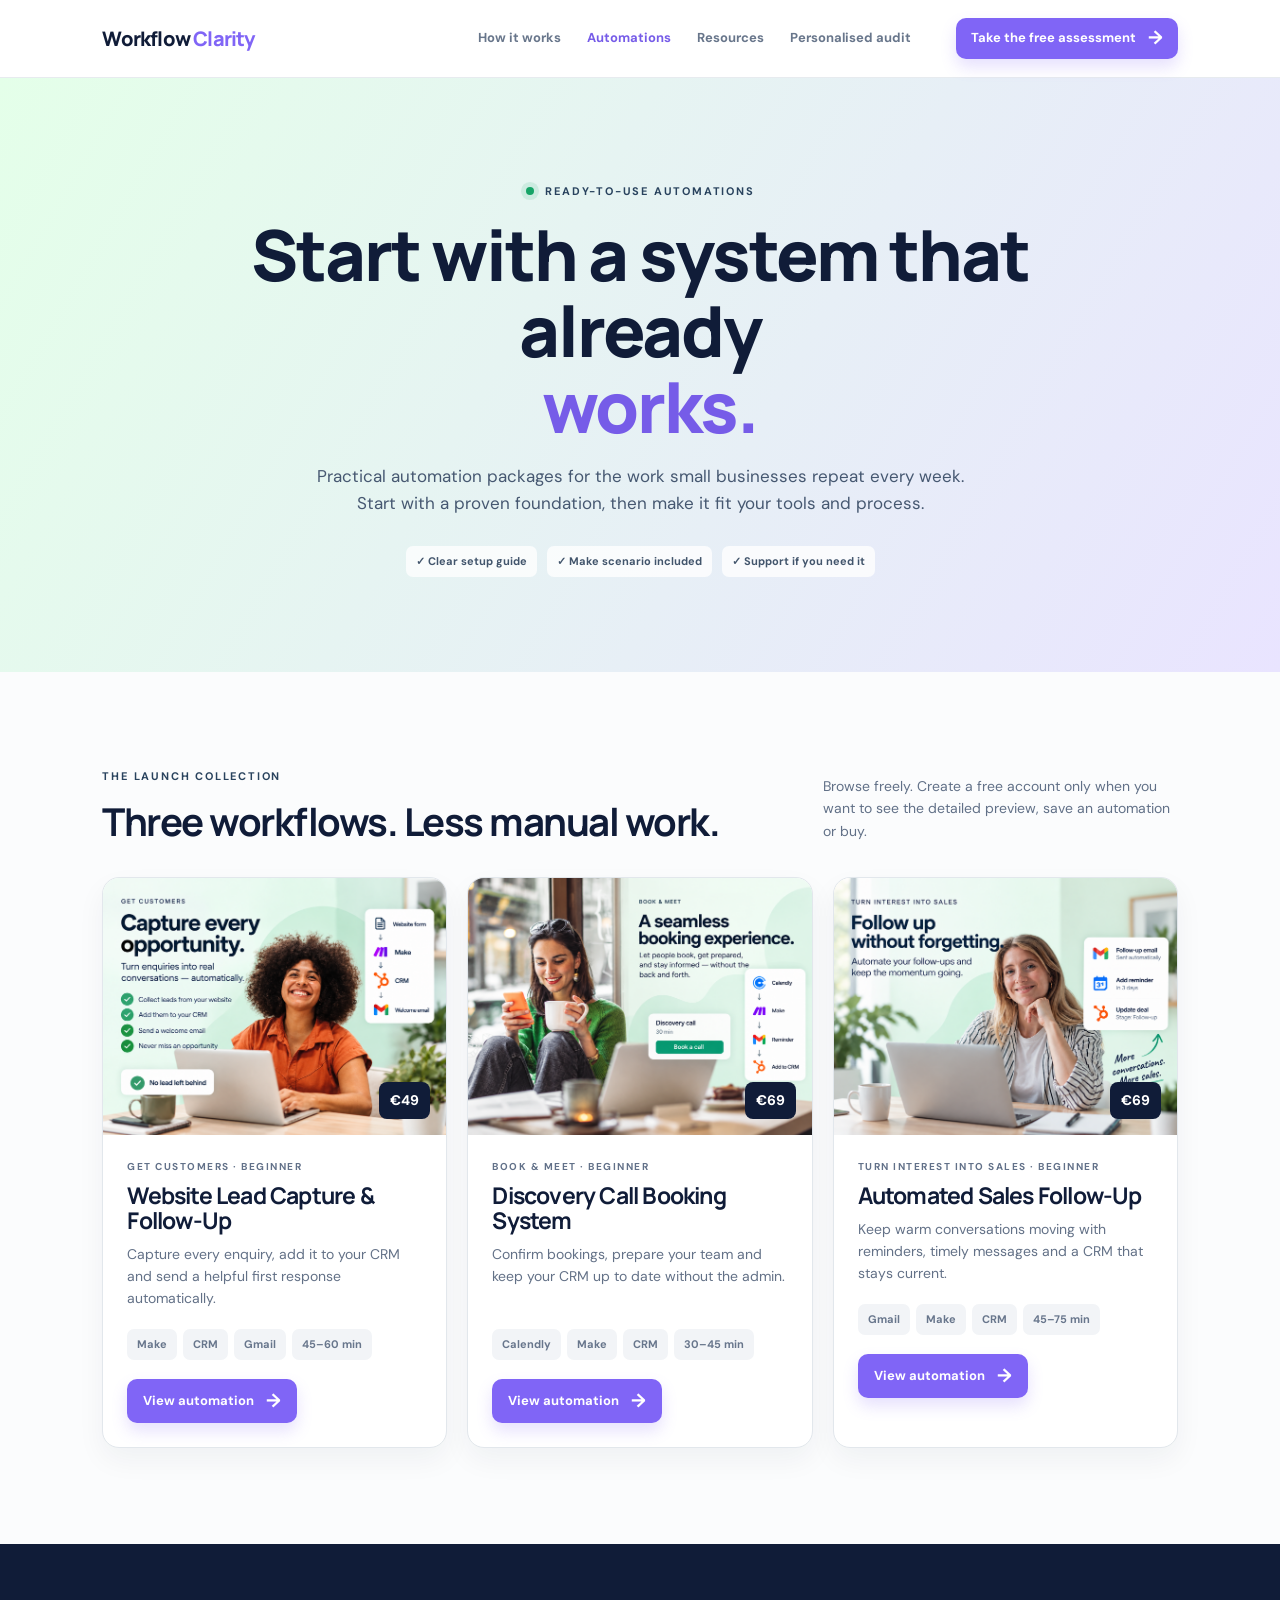
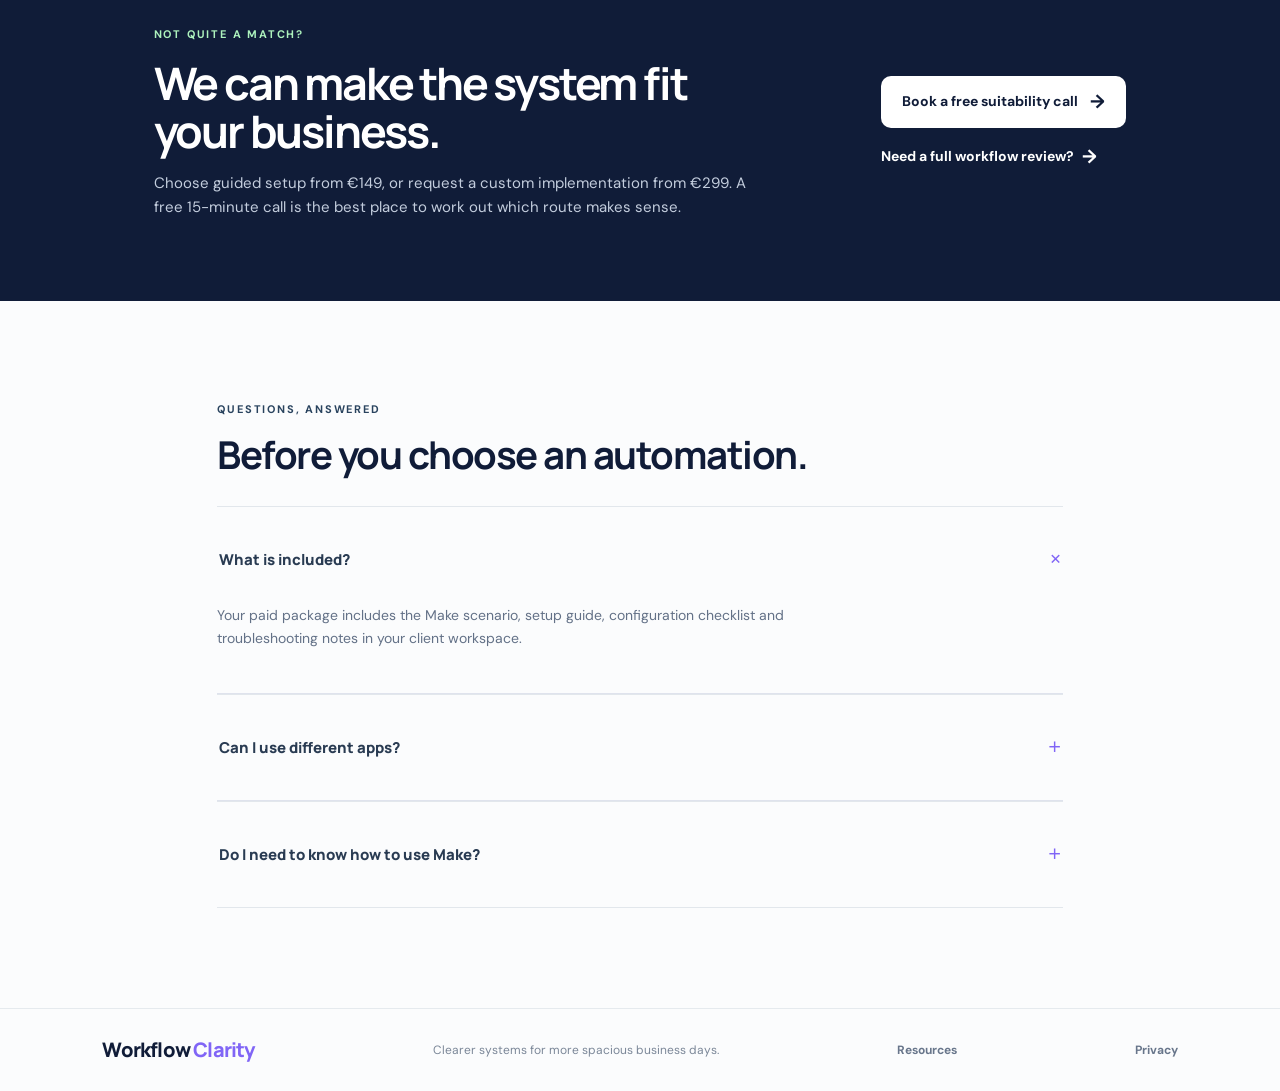
==== commit 8b5eb4d4: "Launch workflow resources guides" ====
--- a/automations.html
+++ b/automations.html
@@ -11,7 +11,7 @@
     <link rel="stylesheet" href="styles.css" />
   </head>
   <body class="library-page">
-    <header class="library-header"><a class="brand" href="index.html">Workflow <span>Clarity</span></a><nav><a href="index.html#how-it-works">How it works</a><a class="active" href="automations.html">Automations</a><a href="personalised-audit.html">Personalised audit</a></nav><a class="button button-small" href="audit.html">Take the free assessment <span>→</span></a></header>
+    <header class="library-header"><a class="brand" href="index.html">Workflow <span>Clarity</span></a><nav><a href="index.html#how-it-works">How it works</a><a class="active" href="automations.html">Automations</a><a href="resources.html">Resources</a><a href="personalised-audit.html">Personalised audit</a></nav><a class="button button-small" href="audit.html">Take the free assessment <span>→</span></a></header>
     <main>
       <section class="library-hero"><p class="eyebrow"><span class="status-dot"></span> Ready-to-use automations</p><h1>Start with a system that already <em>works.</em></h1><p>Practical automation packages for the work small businesses repeat every week. Start with a proven foundation, then make it fit your tools and process.</p><div class="library-points"><span>✓ Clear setup guide</span><span>✓ Make scenario included</span><span>✓ Support if you need it</span></div></section>
       <section class="library-products section-pad">
@@ -25,6 +25,6 @@
       <section class="library-help"><div><p class="eyebrow">Not quite a match?</p><h2>We can make the system fit your business.</h2><p>Choose guided setup from €149, or request a custom implementation from €299. A free 15-minute call is the best place to work out which route makes sense.</p></div><div class="library-help-actions"><a class="button button-light" href="https://calendly.com/marguerite-workflow-clarity" target="_blank" rel="noreferrer">Book a free suitability call <span>→</span></a><a class="text-link" href="personalised-audit.html">Need a full workflow review? <span>→</span></a></div></section>
       <section class="library-faq section-pad"><p class="eyebrow">Questions, answered</p><h2>Before you choose an automation.</h2><details open><summary>What is included?<span>+</span></summary><p>Your paid package includes the Make scenario, setup guide, configuration checklist and troubleshooting notes in your client workspace.</p></details><details><summary>Can I use different apps?<span>+</span></summary><p>Often, yes. Book a free suitability call if you need different apps or extra steps, and we’ll recommend guided setup or customisation.</p></details><details><summary>Do I need to know how to use Make?<span>+</span></summary><p>No. The guide is written for business owners, and guided setup is available from €149 if you would rather have help.</p></details></section>
     </main>
-    <footer class="library-footer"><a class="brand" href="index.html">Workflow <span>Clarity</span></a><span>Clearer systems for more spacious business days.</span><a href="privacy.html">Privacy</a></footer>
+    <footer class="library-footer"><a class="brand" href="index.html">Workflow <span>Clarity</span></a><span>Clearer systems for more spacious business days.</span><a href="resources.html">Resources</a><a href="privacy.html">Privacy</a></footer>
   </body>
 </html>
--- a/styles.css
+++ b/styles.css
@@ -51,7 +51,7 @@
 .product-card .image-wrap{position:relative}.product-price{position:absolute;right:14px;bottom:14px;padding:7px 10px;border-radius:8px;background:#101c38;color:#fff;font-size:13px;font-weight:800;box-shadow:0 7px 17px rgba(16,28,56,.22)}.product-card .workflow-meta span{background:#edf9f0;color:#40715a}
 /* Personalised audit offer and checkout handoff */
 .offer-page{background:#fbfcfd}.offer-hero{display:grid;grid-template-columns:minmax(0,1fr) 335px;gap:clamp(45px,10vw,145px);align-items:center;padding:105px clamp(24px,12vw,185px);background:linear-gradient(115deg,#e2ffea,#dcd6ff)}.offer-hero h1{max-width:760px;font-size:clamp(43px,5vw,72px)}.offer-hero h1 em{font-style:normal;color:#765ce8}.offer-hero>div>p:not(.eyebrow){max-width:630px;margin:19px 0 27px;color:#44566f;font-size:17px;line-height:1.6}.offer-hero-actions{display:flex;align-items:center;gap:21px}.offer-hero small{display:block;margin-top:17px;color:#6b778b;font-size:12px}.offer-price-card{padding:29px;border:1px solid rgba(255,255,255,.85);border-radius:19px;background:rgba(255,255,255,.78);box-shadow:0 19px 45px rgba(51,62,112,.12)}.offer-price-card p{margin:0;color:#506277;font-size:13px;font-weight:700}.offer-price-card strong{display:block;margin:7px 0 -4px;color:#172642;font:800 61px 'Manrope',sans-serif;letter-spacing:-3px}.offer-price-card>span{color:#79879a;font-size:11px}.offer-price-card ul{display:grid;gap:12px;margin:25px 0 0;padding:20px 0 0;border-top:1px solid #e5e8ee;list-style:none;color:#33465c;font-size:13px}.offer-includes{display:grid;grid-template-columns:.8fr 1.2fr;gap:80px;padding-top:105px;padding-bottom:105px}.offer-includes h2,.offer-journey h2,.offer-alternative h2{font-size:clamp(31px,3.3vw,48px);letter-spacing:-1.5px}.includes-grid{display:grid;grid-template-columns:1fr 1fr;gap:13px}.includes-grid article{padding:21px;border:1px solid #e4e9ee;border-radius:14px;background:#fff}.includes-grid span{display:grid;place-items:center;width:29px;height:29px;border-radius:9px;background:#e7e3ff;color:#745be6;font-size:11px;font-weight:800}.includes-grid h3{margin:17px 0 7px;font-size:16px;letter-spacing:-.5px}.includes-grid p{margin:0;color:#718095;font-size:12px;line-height:1.55}.offer-journey{padding:98px clamp(24px,16vw,245px);background:#f0edff}.offer-journey>p,.offer-journey>h2{text-align:center}.offer-journey ol{display:grid;grid-template-columns:repeat(4,1fr);gap:17px;margin:45px 0 0;padding:0;list-style:none}.offer-journey li{display:grid;gap:12px}.offer-journey b{display:grid;place-items:center;width:34px;height:34px;border-radius:10px;background:#8065f6;color:#fff;font-size:12px}.offer-journey strong{display:block;color:#26384d;font-size:14px}.offer-journey span{display:block;margin-top:5px;color:#6c7a90;font-size:12px;line-height:1.55}.offer-alternative{display:flex;justify-content:space-between;align-items:center;gap:40px;padding:88px clamp(24px,12vw,185px);background:#101c38;color:#fff}.offer-alternative .eyebrow{color:#aef0bd}.offer-alternative>div>p:not(.eyebrow){max-width:620px;margin:15px 0 0;color:#c4cede;font-size:15px;line-height:1.6}.offer-alternative>div:last-child{display:grid;gap:17px;justify-items:start}.offer-alternative .text-link{color:#fff}.checkout-page{display:grid;min-height:100vh;place-items:center;padding:24px;background:linear-gradient(130deg,#e4ffe9,#e7e1ff)}.checkout-card{max-width:540px;padding:53px;border:1px solid rgba(255,255,255,.7);border-radius:22px;background:rgba(255,255,255,.86);box-shadow:0 25px 60px rgba(37,53,86,.14);text-align:center}.checkout-icon{display:grid;place-items:center;width:45px;height:45px;margin:35px auto 18px;border-radius:13px;background:#e1fae8;color:#159057;font-size:20px;font-weight:800}.checkout-card h1{font-size:36px;letter-spacing:-1.4px}.checkout-card>p:not(.eyebrow){margin:16px auto 25px;color:#647287;font-size:15px;line-height:1.62}.checkout-card .text-link{display:inline-flex;margin:19px auto 0}@media(max-width:850px){.offer-hero,.offer-includes{grid-template-columns:1fr}.offer-hero{padding-top:78px;padding-bottom:78px}.offer-price-card{max-width:410px}.offer-journey ol{grid-template-columns:1fr 1fr}.offer-alternative{align-items:flex-start;flex-direction:column}}@media(max-width:600px){.offer-hero-actions{align-items:flex-start;flex-direction:column}.offer-hero>div>p:not(.eyebrow){font-size:16px}.offer-includes{gap:38px;padding-top:65px;padding-bottom:65px}.includes-grid{grid-template-columns:1fr}.offer-journey{padding-top:65px;padding-bottom:65px}.offer-journey ol{grid-template-columns:1fr}.checkout-card{padding:35px 24px}.checkout-card h1{font-size:30px}}
-.product-buy-row{display:flex;align-items:baseline;gap:8px;margin:0 0 18px}.product-buy-row strong{color:#172642;font:800 39px 'Manrope',sans-serif;letter-spacing:-2px}.product-buy-row span{color:#718094;font-size:12px}.product-package{display:grid;grid-template-columns:1fr 1fr;gap:60px;padding-top:75px;padding-bottom:75px;background:#f2f0ff}.product-package h2{max-width:520px;font-size:clamp(29px,3vw,43px);letter-spacing:-1.4px}.product-package ul{display:grid;grid-template-columns:1fr 1fr;align-content:center;gap:12px;margin:0;padding:0;list-style:none;color:#35485f;font-size:14px;font-weight:700}@media(max-width:700px){.product-package{grid-template-columns:1fr;gap:25px}.product-package ul{grid-template-columns:1fr}.product-buy-row strong{font-size:34px}}
+.product-buy-row{display:flex;align-items:baseline;gap:8px;margin:0 0 18px}.product-buy-row strong{color:#172642;font:800 39px 'Manrope',sans-serif;letter-spacing:-2px}.product-buy-row span{color:#718094;font-size:12px}.product-buy-row .price-prefix{color:#4d6078;font-size:13px;font-weight:700}.product-package{display:grid;grid-template-columns:1fr 1fr;gap:60px;padding-top:75px;padding-bottom:75px;background:#f2f0ff}.product-package h2{max-width:520px;font-size:clamp(29px,3vw,43px);letter-spacing:-1.4px}.product-package ul{display:grid;grid-template-columns:1fr 1fr;align-content:center;gap:12px;margin:0;padding:0;list-style:none;color:#35485f;font-size:14px;font-weight:700}@media(max-width:700px){.product-package{grid-template-columns:1fr;gap:25px}.product-package ul{grid-template-columns:1fr}.product-buy-row strong{font-size:34px}}
 /* Automation library */
 .library-page{background:#fbfcfd}.library-header{height:78px;display:flex;align-items:center;gap:45px;padding:0 clamp(24px,8vw,132px);border-bottom:1px solid #e7ebef;background:#fff}.library-header nav{display:flex;gap:26px;margin-left:auto}.library-header nav a{color:#68768b;text-decoration:none;font-size:13px;font-weight:700}.library-header nav a:hover,.library-header nav a.active{color:#765ce8}.library-hero{padding:105px clamp(24px,15vw,240px) 95px;text-align:center;background:linear-gradient(120deg,#e4ffe9,#e9e4ff)}.library-hero h1{max-width:780px;margin:auto;font-size:clamp(43px,5.5vw,73px)}.library-hero h1 em{font-style:normal;color:#765ce8}.library-hero>p:not(.eyebrow){max-width:650px;margin:19px auto 28px;color:#465871;font-size:17px;line-height:1.6}.library-points{display:flex;justify-content:center;flex-wrap:wrap;gap:10px}.library-points span,.library-tags span{padding:7px 10px;border-radius:7px;background:rgba(255,255,255,.78);color:#42556c;font-size:11px;font-weight:700}.library-products{padding-top:96px;padding-bottom:96px}.library-section-heading{display:flex;justify-content:space-between;gap:45px;align-items:end;margin-bottom:35px}.library-section-heading h2,.library-faq h2{font-size:clamp(31px,3vw,45px);letter-spacing:-1.5px}.library-section-heading>p{max-width:355px;margin:0;color:#617087;font-size:14px;line-height:1.6}.library-grid{display:grid;grid-template-columns:repeat(3,1fr);gap:20px}.library-product{overflow:hidden;border:1px solid #e2e7ec;border-radius:17px;background:#fff;box-shadow:0 12px 28px rgba(20,38,66,.05)}.library-image{position:relative;display:block;overflow:hidden;background:#dffbe5}.library-image img{display:block;width:100%;aspect-ratio:4/3;object-fit:cover;transition:transform .3s}.library-image:hover img{transform:scale(1.025)}.library-image span{position:absolute;right:16px;bottom:16px;padding:8px 11px;border-radius:8px;background:#101c38;color:#fff;font-size:14px;font-weight:800}.library-product>div{padding:24px}.library-product h3{margin:7px 0 10px;font-size:23px;letter-spacing:-.8px}.library-product>div>p:not(.card-kicker){min-height:67px;margin:0;color:#637187;font-size:14px;line-height:1.58}.library-tags{display:flex;flex-wrap:wrap;gap:6px;margin:19px 0}.library-tags span{background:#f2f4f7;color:#68768c}.library-product .button{padding:12px 16px;font-size:13px}.library-help{display:flex;justify-content:space-between;gap:45px;align-items:center;padding:82px clamp(24px,12vw,180px);background:#101c38;color:#fff}.library-help h2{max-width:620px;font-size:clamp(32px,3.5vw,50px)}.library-help>div>p:not(.eyebrow){max-width:620px;margin:15px 0 0;color:#c3cddd;font-size:15px;line-height:1.6}.library-help .eyebrow{color:#adf2bd}.library-help-actions{display:grid;gap:18px;justify-items:start}.library-help .text-link{color:#fff}.library-faq{max-width:1050px;margin:auto;padding-top:100px;padding-bottom:100px}.library-faq>h2{margin-bottom:31px}.library-faq details{padding:20px 0;border-top:1px solid #e2e7ec}.library-faq details:last-child{border-bottom:1px solid #e2e7ec}.library-faq summary{display:flex;justify-content:space-between;cursor:pointer;color:#293b52;font-size:15px;font-weight:800}.library-faq summary span{color:#8065f6}.library-faq details p{max-width:650px;margin:12px 0 0;color:#637187;font-size:14px;line-height:1.65}.library-footer{display:flex;align-items:center;justify-content:space-between;gap:20px;padding:31px clamp(24px,8vw,132px);border-top:1px solid #e5eaee;color:#7b8798;font-size:12px}.library-footer a:not(.brand){color:#68768b;text-decoration:none;font-weight:700}@media(max-width:900px){.library-grid{grid-template-columns:1fr}.library-product{display:grid;grid-template-columns:.9fr 1.1fr}.library-product>div{padding:27px}.library-product>div>p:not(.card-kicker){min-height:0}.library-header nav{display:none}.library-header .button{margin-left:auto}.library-help{align-items:flex-start;flex-direction:column}.library-section-heading{align-items:flex-start;flex-direction:column;gap:18px}}@media(max-width:600px){.library-header{height:68px}.library-header .button{padding:10px 12px;font-size:11px}.library-hero{padding-top:72px;padding-bottom:70px}.library-hero>p:not(.eyebrow){font-size:15px}.library-products{padding-top:62px;padding-bottom:62px}.library-product{display:block}.library-help{padding-top:62px;padding-bottom:62px}.library-faq{padding-top:64px;padding-bottom:64px}.library-footer{align-items:flex-start;flex-direction:column}}
 .outcome-image{min-width:0;margin:0;align-self:stretch;overflow:hidden;border-radius:18px;box-shadow:0 20px 50px rgba(21,43,71,.16)}.outcome-image img{display:block;width:100%;height:100%;min-height:440px;object-fit:cover;object-position:center}@media(max-width:900px){.outcome-image{min-height:0}.outcome-image img{min-height:0;aspect-ratio:4/3;height:auto}}@media(max-width:580px){.outcome-image{border-radius:14px}}
@@ -63,3 +63,34 @@
 /* Client workspace dashboard */
 .dashboard-page{display:grid;min-height:100vh;grid-template-columns:268px minmax(0,1fr);background:#f7f9fb}.dashboard-sidebar{position:fixed;inset:0 auto 0 0;display:flex;flex-direction:column;width:268px;padding:32px 22px 24px;background:#fff;border-right:1px solid #e7ebf0}.dashboard-sidebar .brand{padding:0 10px;font-size:19px}.workspace-label{display:flex;align-items:center;gap:10px;margin:43px 0 23px;padding:12px 10px;border-radius:11px;background:#f6f7fb}.workspace-label p{display:grid;gap:1px;margin:0}.workspace-label strong{font:700 12px 'Manrope',sans-serif}.workspace-label small{color:#8390a2;font-size:10px}.workspace-avatar{display:grid;place-items:center;flex:0 0 31px;width:31px;height:31px;border-radius:10px;background:#dffbe5;color:#157f50;font-size:10px;font-weight:800}.workspace-switch{margin-left:auto;color:#8592a4}.dashboard-nav{display:grid;gap:4px}.dashboard-nav a{display:flex;align-items:center;gap:12px;padding:11px 10px;border-radius:9px;color:#66758a;text-decoration:none;font-size:13px;font-weight:700}.dashboard-nav a span{display:grid;place-items:center;width:20px;color:#748197;font-size:17px}.dashboard-nav a:hover{background:#f5f4ff;color:#7258e7}.dashboard-nav a.active{background:#f0eeff;color:#6952dd}.dashboard-nav a.active span{color:#6952dd}.sidebar-help{display:grid;grid-template-columns:31px 1fr;gap:10px;margin-top:auto;padding:16px 13px;border-radius:13px;background:#101c38;color:#fff}.sidebar-help>span{display:grid;place-items:center;width:28px;height:28px;border-radius:9px;background:#8065f6;font-weight:800}.sidebar-help p{display:grid;gap:4px;margin:0}.sidebar-help strong{font:700 11px 'Manrope',sans-serif}.sidebar-help small{color:#b9c4d4;font-size:10px;line-height:1.45}.sidebar-help a{grid-column:2;color:#cbbfff;text-decoration:none;font-size:11px;font-weight:700}.sidebar-back{margin:22px 10px 0;color:#8290a2;text-decoration:none;font-size:11px;font-weight:700}.dashboard-main{min-width:0;margin-left:268px;padding:44px clamp(28px,5vw,86px) 58px}.dashboard-header{display:flex;align-items:center;justify-content:space-between;margin-bottom:34px}.dashboard-date{margin:0 0 4px;color:#8491a2;font-size:12px;font-weight:600}.dashboard-header h1{font-size:clamp(27px,3vw,40px);letter-spacing:-1.5px}.dashboard-account{display:flex;align-items:center;gap:13px}.notification-button{position:relative;width:35px;height:35px;border:1px solid #e4e9ee;border-radius:10px;background:#fff;color:#53627a;font-size:19px}.notification-button i{position:absolute;top:8px;right:8px;width:6px;height:6px;border-radius:50%;background:#8065f6}.dashboard-hero{display:grid;grid-template-columns:minmax(0,1.25fr) minmax(285px,.75fr);gap:40px;align-items:center;padding:42px 46px;border-radius:22px;background:linear-gradient(115deg,#e4ffe9,#cff8d8);overflow:hidden}.dashboard-hero h2{max-width:630px;font-size:clamp(29px,3.2vw,45px);letter-spacing:-1.7px}.dashboard-hero h2 em{font-style:normal;color:#7258e7}.dashboard-hero>div>p:not(.eyebrow){max-width:580px;margin:17px 0 24px;color:#42556d;font-size:15px;line-height:1.6}.dashboard-hero-actions{display:flex;align-items:center;gap:21px}.hero-progress{padding:24px;border:1px solid rgba(255,255,255,.82);border-radius:17px;background:rgba(255,255,255,.72);box-shadow:0 15px 35px rgba(33,89,51,.1)}.hero-progress-top{display:flex;justify-content:space-between;color:#34445a;font-size:12px;font-weight:700}.hero-progress-top strong{color:#168751;font-size:19px}.progress-track{height:8px;margin:13px 0 13px;border-radius:99px;background:#e4e9e9;overflow:hidden}.progress-track i{display:block;width:40%;height:100%;border-radius:inherit;background:#22ad6c}.progress-points{display:flex;justify-content:space-between;align-items:center;position:relative;margin-bottom:17px}.progress-points:before{content:"";position:absolute;top:50%;right:12px;left:12px;height:1px;background:#dce4e1}.progress-points span{position:relative;z-index:1;display:grid;place-items:center;width:23px;height:23px;border:1px solid #d5dedb;border-radius:50%;background:#fff;color:#8b9a9e;font-size:10px;font-weight:800}.progress-points span.done{border-color:#1daa69;background:#1daa69;color:#fff}.progress-points span.current{border-color:#8065f6;color:#765ce8;box-shadow:0 0 0 4px rgba(128,101,246,.12)}.hero-progress p{margin:0;color:#57677b;font-size:12px;line-height:1.5}.hero-progress p strong{color:#26384d}.dashboard-stats{display:grid;grid-template-columns:repeat(3,1fr);gap:14px;margin:19px 0 43px}.dashboard-stats article{position:relative;padding:19px 20px 17px;border:1px solid #e4e9ee;border-radius:14px;background:#fff}.stat-icon{display:grid;place-items:center;width:31px;height:31px;margin-bottom:13px;border-radius:9px;background:#edeaff;color:#7158e7;font-weight:800}.stat-icon.mint{background:#e0fae8;color:#129057}.stat-icon.violet{background:#f5eeff;color:#8065f6}.dashboard-stats p{margin:0 0 4px;color:#8592a2;font-size:10px;font-weight:700;text-transform:uppercase;letter-spacing:.7px}.dashboard-stats strong{display:block;color:#26384d;font:700 15px 'Manrope',sans-serif}.dashboard-stats small{display:block;margin-top:5px;color:#8190a3;font-size:11px}.dashboard-stats a{display:block;margin-top:8px;color:#7258e7;text-decoration:none;font-size:11px;font-weight:700}.dashboard-grid{display:grid;grid-template-columns:minmax(0,1.3fr) minmax(260px,.7fr);gap:18px}.plan-card,.next-card{padding:28px;border:1px solid #e4e9ee;border-radius:17px;background:#fff}.card-heading{display:flex;justify-content:space-between;align-items:flex-end;gap:22px}.card-heading h2{font-size:23px;letter-spacing:-.9px}.card-heading a{color:#7058e5;text-decoration:none;font-size:12px;font-weight:700;white-space:nowrap}.plan-list{display:grid;gap:0;margin:25px 0 0;padding:0;list-style:none}.plan-list li{display:grid;grid-template-columns:31px 1fr auto;gap:12px;align-items:center;padding:14px 0;border-top:1px solid #edf0f3}.plan-list li>span{display:grid;place-items:center;width:27px;height:27px;border:1px solid #dce4e7;border-radius:50%;color:#8491a2;font-size:10px;font-weight:800}.plan-list li.complete>span{border-color:#23a968;background:#23a968;color:#fff}.plan-list li.current{margin:0 -10px;padding:14px 10px;border:1px solid #ded8ff;border-radius:11px;background:#f7f5ff}.plan-list li.current>span{border-color:#8065f6;background:#8065f6;color:#fff}.plan-list strong{display:block;color:#2b3c52;font-size:13px}.plan-list small{display:block;margin-top:2px;color:#8491a2;font-size:11px}.plan-list em{color:#1c9a5d;font-size:10px;font-style:normal;font-weight:700}.plan-list a{color:#7258e7;text-decoration:none;font-size:11px;font-weight:700}.next-card{display:flex;flex-direction:column;background:#101c38;color:#fff}.next-card-icon{display:grid;place-items:center;width:35px;height:35px;margin-bottom:25px;border-radius:10px;background:#8065f6;color:#fff}.next-card .eyebrow{color:#b9aaff}.next-card h2{font-size:28px;letter-spacing:-1.2px}.next-card>p:not(.eyebrow){margin:14px 0 22px;color:#c3cddd;font-size:13px;line-height:1.6}.next-card .text-link{margin-top:auto;color:#fff}.resources-section{margin-top:46px}.resources-section .card-heading{margin-bottom:19px}.resource-grid{display:grid;grid-template-columns:repeat(3,1fr);gap:14px}.resource-card{display:flex;gap:13px;align-items:flex-start;padding:18px;border:1px solid #e4e9ee;border-radius:14px;background:#fff;color:inherit;text-decoration:none;transition:transform .2s,box-shadow .2s}.resource-card:hover{transform:translateY(-3px);box-shadow:0 12px 26px rgba(25,44,75,.08)}.resource-icon{display:grid;place-items:center;flex:0 0 34px;width:34px;height:34px;border-radius:9px;font-size:15px;font-weight:800}.mint-bg{background:#def9e6;color:#148b55}.violet-bg{background:#eeeaff;color:#7058e5}.peach-bg{background:#fff0e8;color:#e57643}.resource-card div{min-width:0}.resource-card small{color:#8491a2;font-size:8px;font-weight:800;letter-spacing:.9px}.resource-card strong{display:block;margin-top:3px;color:#2a3b50;font:700 12px 'Manrope',sans-serif}.resource-card p{margin:5px 0 0;color:#7d8b9d;font-size:10px;line-height:1.45}.resource-card>b{margin-left:auto;color:#8065f6}.dashboard-footer-note{display:flex;align-items:center;justify-content:space-between;gap:25px;margin-top:42px;padding:24px 27px;border-radius:16px;background:#edeaff}.dashboard-footer-note>div{display:flex;align-items:center;gap:12px}.dashboard-footer-note>div>span{display:grid;place-items:center;width:32px;height:32px;border-radius:10px;background:#8065f6;color:#fff}.dashboard-footer-note p{margin:0;color:#52627a;font-size:13px}.dashboard-footer-note p strong{color:#293a50}.dashboard-footer-note .button{background:#101c38}
 @media(max-width:700px){.dashboard-page{grid-template-columns:1fr}.dashboard-sidebar{position:static;width:auto;min-height:auto;display:grid;grid-template-columns:1fr;padding:18px 22px}.workspace-label,.sidebar-help,.sidebar-back{display:none}.dashboard-sidebar .brand{padding:0}.dashboard-nav{display:flex;gap:3px;overflow:auto;margin-top:17px}.dashboard-nav a{white-space:nowrap}.dashboard-main{margin-left:0;padding:30px 20px 45px}.dashboard-header{margin-bottom:24px}.dashboard-header h1{font-size:29px}.dashboard-hero{grid-template-columns:1fr;gap:25px;padding:30px 24px}.dashboard-hero-actions{align-items:flex-start;flex-direction:column;gap:16px}.dashboard-stats,.resource-grid{grid-template-columns:1fr}.dashboard-stats{margin-bottom:30px}.dashboard-grid{grid-template-columns:1fr}.next-card{min-height:240px}.plan-card,.next-card{padding:22px}.plan-list li{grid-template-columns:29px 1fr}.plan-list li em,.plan-list li a{grid-column:2}.dashboard-footer-note{align-items:flex-start;flex-direction:column;padding:22px}.dashboard-footer-note .button{width:100%}}
+
+/* Homepage conversion path: call is the high-intent route; audit remains the self-serve route. */
+.talk-cta{padding-top:88px;padding-bottom:92px;background:#fff;text-align:center}.talk-cta-inner{max-width:690px;margin:0 auto}.talk-cta h2{font-size:clamp(34px,4vw,54px)}.talk-cta p:not(.eyebrow){max-width:595px;margin:17px auto 26px;color:var(--muted);font-size:17px;line-height:1.6}
+
+@media(max-width:650px){.header-actions .button span,.outcome-copy .button span{display:none}.header-actions .button,.outcome-copy .button{gap:0}.header-actions .button{padding-inline:13px;white-space:nowrap}}
+
+/* Mobile navigation: keep the header focused on the menu rather than a duplicate CTA. */
+@media(max-width:650px){.site-header .header-actions{display:none}.site-header .menu-toggle{margin-left:auto;order:initial}.site-header .menu-toggle span{width:25px}}
+
+@media(max-width:650px){.audit-visual img{height:auto;aspect-ratio:auto;object-fit:contain;object-position:center}}
+
+/* Keep the privacy hero in one column once the desktop card no longer fits. */
+@media(max-width:900px){.legal-hero{grid-template-columns:1fr;gap:30px}.legal-hero-card{max-width:420px}}
+
+/* Synthesia walkthrough modal */
+.playbook-actions{display:flex;align-items:center;flex-wrap:wrap;gap:14px}.video-trigger{display:inline-flex;align-items:center;justify-content:center;gap:9px;padding:14px 4px;border:0;background:transparent;color:#263b56;font:700 14px 'DM Sans',sans-serif;cursor:pointer}.video-trigger:hover{color:#765ce8}.video-trigger span{font-size:13px}.video-modal{position:fixed;z-index:100;inset:0;display:none;align-items:center;justify-content:center;padding:24px}.video-modal.is-open{display:flex}.video-modal-backdrop{position:absolute;inset:0;background:rgba(8,19,42,.76);backdrop-filter:blur(5px)}.video-modal-panel{position:relative;z-index:1;width:min(960px,100%);padding:23px;border-radius:22px;background:#fff;box-shadow:0 28px 70px rgba(8,19,42,.35)}.video-modal-header{display:flex;align-items:flex-start;justify-content:space-between;gap:20px;margin-bottom:18px}.video-modal-header .eyebrow{margin-bottom:7px}.video-modal-header h2{font-size:clamp(23px,3vw,35px);letter-spacing:-1.2px}.video-modal-close{display:grid;place-items:center;flex:0 0 36px;width:36px;height:36px;border:0;border-radius:50%;background:#eef0f5;color:#263b56;font-size:27px;line-height:1;cursor:pointer}.video-modal-close:hover{background:#e3ddff;color:#7058e5}.video-frame{position:relative;overflow:hidden;aspect-ratio:16/9;border-radius:14px;background:#101c38}.video-frame iframe{position:absolute;width:100%;height:100%;inset:0;border:0}.video-modal-footer{display:flex;align-items:center;justify-content:space-between;gap:20px;margin-top:18px}.video-modal-footer p{margin:0;color:#627087;font-size:14px}@media(max-width:600px){.video-trigger{padding:7px 1px}.video-modal{align-items:flex-start;padding:17px}.video-modal-panel{margin-top:10vh;padding:18px;border-radius:18px}.video-modal-footer{align-items:flex-start;flex-direction:column}.video-modal-footer .button{width:100%}}
+
+
+/* Centered video lightbox — player content is created only after the visitor opens it. */
+body.video-modal-open{overflow:hidden}.video-modal{align-items:center;padding:clamp(16px,4vw,44px)}.video-modal-panel{width:min(1100px,100%);padding:0;overflow:hidden;border-radius:20px;background:#101c38;box-shadow:0 30px 90px rgba(0,0,0,.45)}.video-modal-close{position:absolute;z-index:2;top:14px;right:14px;width:38px;height:38px;background:rgba(255,255,255,.92);box-shadow:0 4px 14px rgba(0,0,0,.18)}.video-frame{width:100%;aspect-ratio:16/9;border-radius:0}.video-frame video,.video-frame iframe{display:block;width:100%;height:100%;border:0}@media(max-width:600px){.video-modal{align-items:center;padding:16px}.video-modal-panel{margin-top:0;border-radius:16px}.video-modal-close{top:10px;right:10px;width:34px;height:34px}}
+
+@media(max-width:700px){.playbook-actions{display:grid;grid-template-columns:1fr;width:100%}.playbook-actions .button,.playbook-actions .video-trigger{width:100%;min-height:54px;padding:15px 18px}.playbook-actions .video-trigger{border:1px solid rgba(38,59,86,.2);border-radius:10px;background:rgba(255,255,255,.45)}}
+
+/* Three-step strategy-call journey for workflow pages. */
+.strategy-steps{display:grid;grid-template-columns:repeat(3,minmax(0,1fr));max-width:1440px;margin:0 auto;padding:0;background:#fbfbff;border-top:1px solid #e4e7f0;border-bottom:1px solid #e4e7f0;overflow:hidden}.strategy-step{display:grid;grid-template-columns:28px minmax(0,1fr);gap:14px;align-items:start;padding:22px clamp(20px,2.7vw,46px)}.strategy-step+.strategy-step{border-left:1px solid #dddff0}.strategy-step-number{display:grid;place-items:center;width:22px;height:22px;border-radius:50%;background:#8065f6;color:#fff;font:800 11px 'Manrope',sans-serif}.strategy-step:nth-child(2) .strategy-step-number{background:#8065f6}.strategy-step .eyebrow{margin:1px 0 8px;color:#304763;font-size:10px;letter-spacing:1.35px}.strategy-step h2{margin:0 0 7px;font-size:clamp(17px,1.55vw,21px);line-height:1.13;letter-spacing:-.9px}.strategy-step>div>p:last-child{margin:0;color:#52647c;font-size:12px;line-height:1.43}@media(max-width:760px){.strategy-steps{grid-template-columns:1fr;margin:0 20px;border:1px solid #e4e7f0;border-radius:16px}.strategy-step{padding:21px 20px}.strategy-step+.strategy-step{border-top:1px solid #dddff0;border-left:0}}
+
+/* Resources hub and editorial guides */
+.resources-page,.article-page{background:#fbfcfd}.resources-hero{padding:105px clamp(24px,13vw,200px) 92px;background:linear-gradient(120deg,#e1ffea,#e9e4ff)}.resources-hero>div{max-width:810px}.resources-hero h1{max-width:790px;font-size:clamp(43px,5.4vw,74px)}.resources-hero>div>p:not(.eyebrow){max-width:650px;margin:20px 0 0;color:#42556d;font-size:18px;line-height:1.62}.resources-list{padding-top:102px;padding-bottom:108px;background:#fff}.resources-heading{display:grid;grid-template-columns:minmax(0,1fr) minmax(270px,.55fr);gap:70px;align-items:end;margin-bottom:42px}.resources-heading h2{max-width:680px;font-size:clamp(35px,4vw,57px)}.resources-heading>p:last-child{margin:0;color:#5c6d83;font-size:15px;line-height:1.65}.resources-grid{display:grid;grid-template-columns:repeat(3,1fr);gap:21px}.resource-preview{overflow:hidden;border:1px solid #e2e7ec;border-radius:17px;background:#fff;box-shadow:0 12px 28px rgba(20,38,66,.05)}.resource-preview-image{display:block;overflow:hidden;background:#e1fae8}.resource-preview-image img{display:block;width:100%;aspect-ratio:4/3;object-fit:cover;transition:transform .3s}.resource-preview-image:hover img{transform:scale(1.025)}.resource-preview>div{padding:25px}.resource-preview h3{margin:7px 0 10px;font-size:24px;letter-spacing:-1px}.resource-preview h3 a{color:inherit;text-decoration:none}.resource-preview>div>p:not(.card-kicker){margin:0 0 21px;color:#627188;font-size:14px;line-height:1.6}.resources-callout{display:flex;justify-content:space-between;align-items:center;gap:55px;padding:82px clamp(24px,12vw,180px);background:#101c38;color:#fff}.resources-callout .eyebrow{color:#b7f3c4}.resources-callout h2{font-size:clamp(34px,3.8vw,53px)}.resources-callout p:not(.eyebrow){max-width:655px;margin:15px 0 0;color:#c7d1e0;font-size:16px;line-height:1.65}.resources-callout .button{flex:0 0 auto}.article-hero{display:grid;grid-template-columns:minmax(0,1fr) minmax(330px,.88fr);gap:clamp(46px,8vw,120px);align-items:center;padding:82px clamp(24px,12vw,190px);background:#e5ffec}.article-breadcrumb{display:inline-flex;margin-bottom:29px;color:#596b83;font-size:13px;font-weight:700;text-decoration:none}.article-breadcrumb:hover{color:#765ce8}.article-hero h1{max-width:730px;font-size:clamp(40px,4.65vw,68px)}.article-dek{max-width:650px;margin:20px 0 18px;color:#42556d;font-size:18px;line-height:1.58}.article-byline{margin:0;color:#68768a;font-size:13px;font-weight:600}.article-byline span{margin:0 7px;color:#8065f6}.article-hero figure{margin:0;overflow:hidden;border-radius:20px;box-shadow:0 20px 46px rgba(30,69,47,.13)}.article-hero img{display:block;width:100%;aspect-ratio:4/3;object-fit:cover}.article-layout{display:grid;grid-template-columns:190px minmax(0,750px);gap:clamp(40px,8vw,115px);max-width:1090px;margin:auto;padding:94px 24px 110px}.article-contents{align-self:start;position:sticky;top:102px;display:grid;gap:10px;padding:18px 0;border-top:1px solid #dde4e9}.article-contents p{margin:0 0 5px;color:#2d435f;font-size:11px;font-weight:800;letter-spacing:1.15px;text-transform:uppercase}.article-contents a{color:#69788c;font-size:12px;font-weight:700;line-height:1.4;text-decoration:none}.article-contents a:hover{color:#765ce8}.article-body{min-width:0}.article-body section{margin:0 0 52px}.article-body h2{margin-bottom:16px;font-size:clamp(29px,3.1vw,42px);letter-spacing:-1.45px}.article-body h3{margin:28px 0 10px;font-size:21px;letter-spacing:-.7px}.article-body p{color:#465970;font-size:17px;line-height:1.75}.article-intro{margin:0 0 46px;color:#273e59!important;font-size:21px!important;line-height:1.66!important}.article-checklist{padding:35px;border:1px solid #dcebe1;border-radius:18px;background:#effcf3}.article-checklist h2{font-size:clamp(27px,2.8vw,38px)}.article-checklist ol{display:grid;gap:13px;margin:24px 0 0;padding:0;list-style:none}.article-checklist li{padding-left:34px;position:relative;color:#43566d;font-size:15px;line-height:1.6}.article-checklist li:before{content:'✓';position:absolute;left:0;top:1px;display:grid;place-items:center;width:22px;height:22px;border-radius:50%;background:#24a968;color:#fff;font-size:12px;font-weight:800}.article-body details{padding:17px 0}.article-body summary{font-size:15px}.article-body details p{max-width:680px;margin:0;font-size:15px}.article-cta{padding:39px;border-radius:19px;background:#edeaff}.article-cta h2{max-width:570px;margin-bottom:22px}.article-cta>div{display:flex;flex-wrap:wrap;align-items:center;gap:22px}.article-cta .text-link{color:#493ca6}.article-page .library-footer{background:#f0f1f4}@media(max-width:900px){.resources-heading{grid-template-columns:1fr;gap:18px}.resources-grid{grid-template-columns:1fr}.resource-preview{display:grid;grid-template-columns:.9fr 1.1fr}.resources-callout{align-items:flex-start;flex-direction:column}.article-hero{grid-template-columns:1fr;padding-top:68px;padding-bottom:68px}.article-hero figure{max-width:650px}.article-layout{grid-template-columns:1fr;padding-top:65px}.article-contents{position:static;grid-template-columns:repeat(2,1fr);gap:10px 18px}.article-contents p{grid-column:1/-1}}@media(max-width:600px){.resources-hero{padding-top:72px;padding-bottom:70px}.resources-hero>div>p:not(.eyebrow),.article-dek{font-size:16px}.resources-list{padding-top:66px;padding-bottom:70px}.resource-preview{display:block}.resources-callout{padding-top:63px;padding-bottom:63px}.article-hero{padding:55px 24px}.article-hero h1{font-size:39px}.article-breadcrumb{margin-bottom:23px}.article-layout{padding:52px 24px 68px}.article-contents{grid-template-columns:1fr}.article-body p{font-size:16px}.article-intro{font-size:19px!important}.article-checklist,.article-cta{padding:25px 21px}.article-cta>div .button{width:100%}}
+
+/* Homepage Resources preview and product-to-guide links. */
+.home-resources{padding-top:108px;padding-bottom:112px;background:#fff}.home-resources-top{display:flex;align-items:end;justify-content:space-between;gap:35px;max-width:1440px;margin:0 auto 42px}.home-resources-top>div{max-width:770px}.home-resources-top h2{font-size:clamp(35px,4vw,57px);letter-spacing:-2.2px}.home-resources .resources-grid{max-width:1440px;margin:0 auto}.article-link{display:inline-flex;align-items:center;gap:8px;margin-top:20px;color:#7058e5;font-size:13px;font-weight:800;text-decoration:none}.article-link:hover{color:#4e3db2}.article-link span{font-size:18px;line-height:1}@media(max-width:900px){.home-resources-top{align-items:flex-start;flex-direction:column;gap:18px}.home-resources .resources-grid{grid-template-columns:1fr}.home-resources .resource-preview{display:grid;grid-template-columns:.9fr 1.1fr}}@media(max-width:600px){.home-resources{padding-top:68px;padding-bottom:70px}.home-resources-top{margin-bottom:28px}.home-resources .resource-preview{display:block}}
